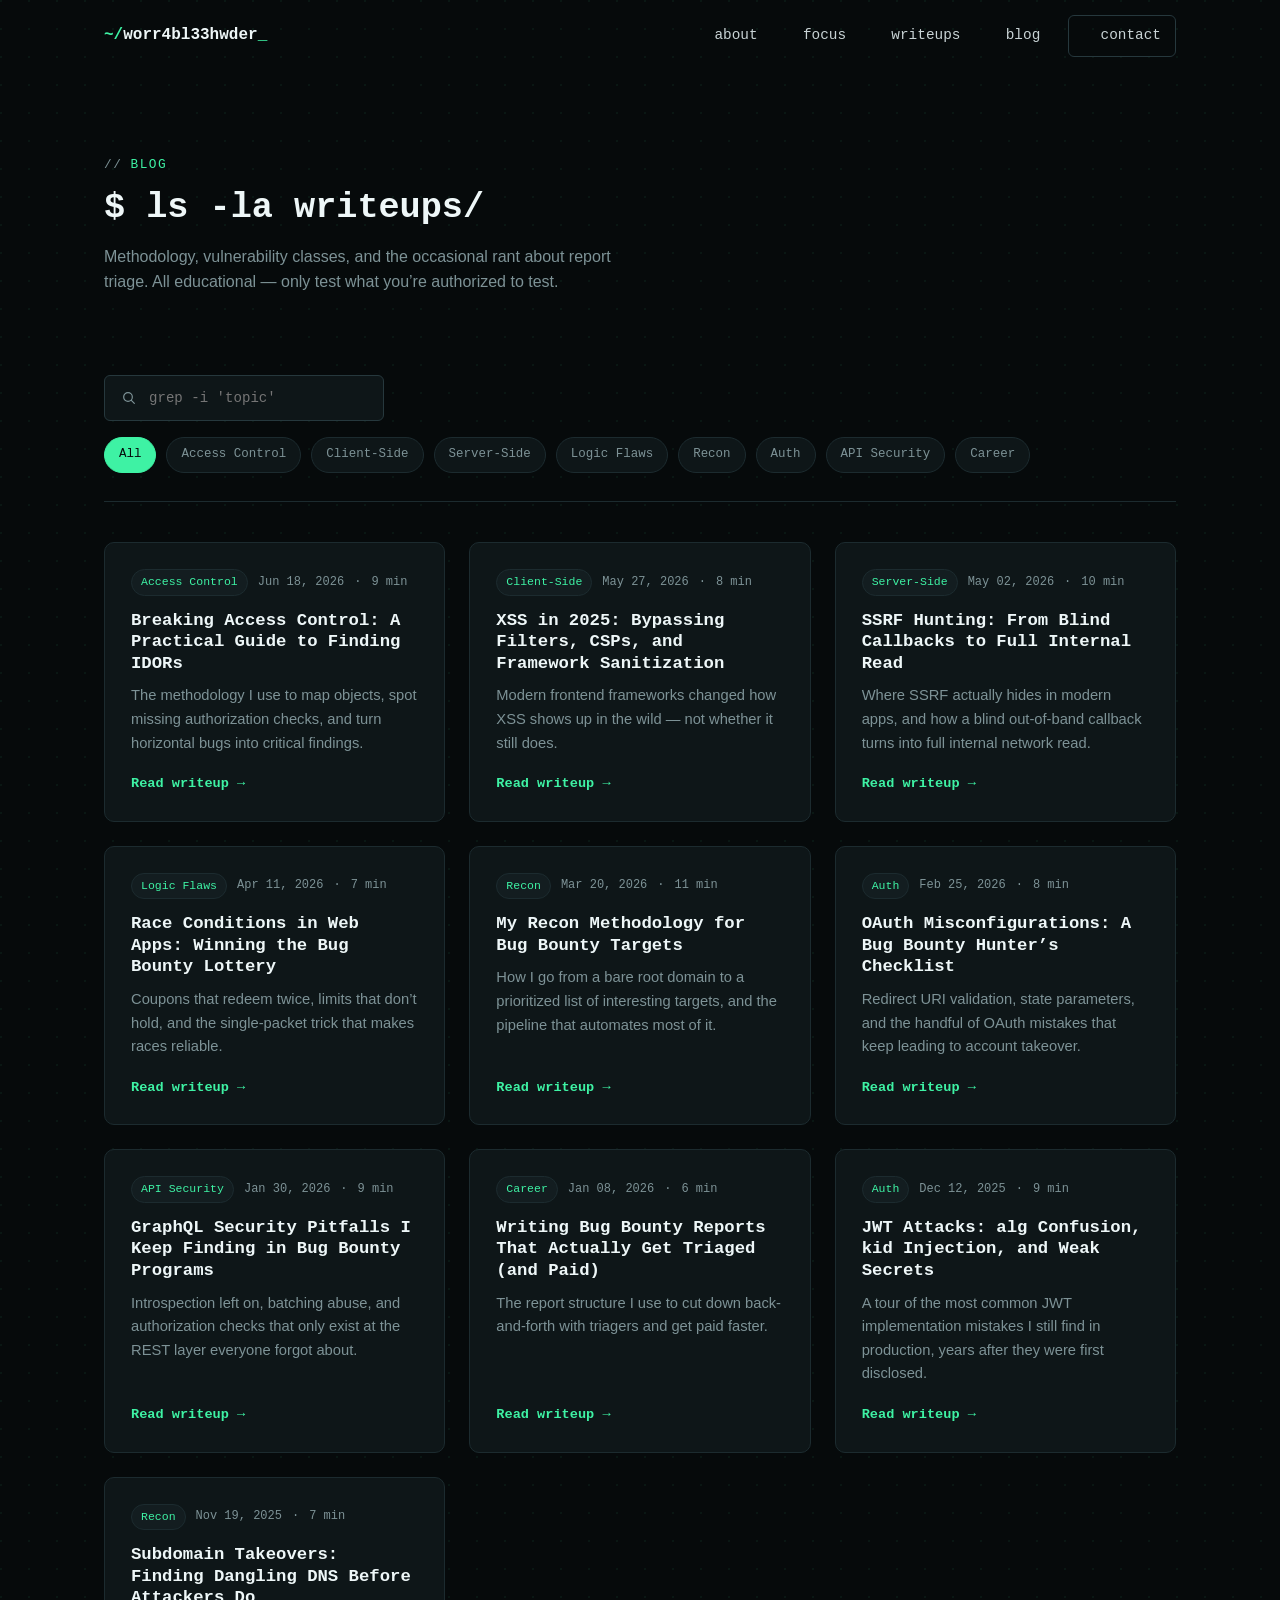
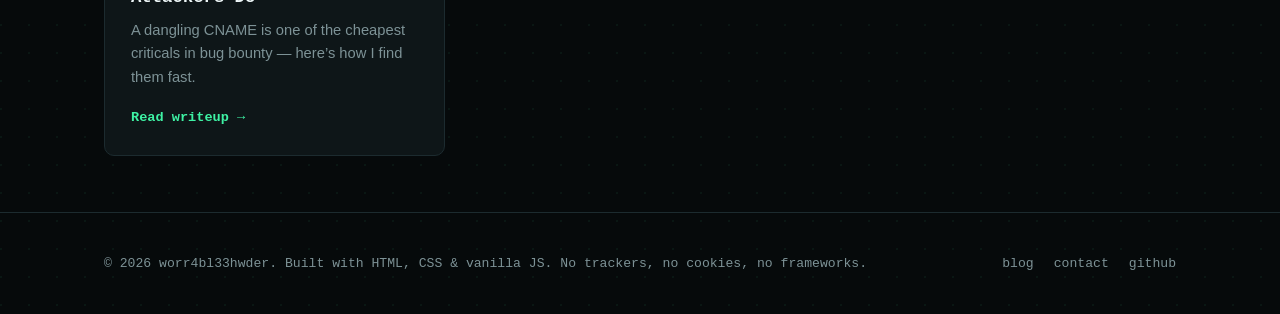
==== blog/index.html @ 182436e5 "first commit" ====
<!doctype html>
<html lang="en">
<head>
  <meta charset="UTF-8" />
  <meta name="viewport" content="width=device-width, initial-scale=1.0" />
  <title>Blog — worr4bl33hwder</title>
  <meta name="description" content="Write-ups on web application security, bug bounty methodology, and the vulnerability classes I find most in the wild." />
  <link rel="icon" type="image/svg+xml" href="../assets/favicon.svg" />
  <link rel="stylesheet" href="../css/style.css" />
</head>
<body>
  <a href="#main" class="skip-link">Skip to content</a>

  <header class="site-header" id="site-header">
    <div class="container nav-wrap">
      <a href="../index.html" class="brand"><span class="brand-prompt">worr4bl33hwder</span><span class="cursor-blink">_</span></a>
      <nav class="nav-links" id="nav-links">
        <a href="../index.html#about">about</a>
        <a href="../index.html#focus">focus</a>
        <a href="../index.html#writeups">writeups</a>
        <a href="index.html">blog</a>
        <a href="../index.html#contact" class="nav-cta">contact</a>
      </nav>
      <button class="nav-toggle" id="nav-toggle" aria-label="Toggle navigation" aria-expanded="false">
        <span></span><span></span><span></span>
      </button>
    </div>
  </header>

  <main id="main">
    <section class="blog-hero">
      <div class="container">
        <span class="eyebrow reveal">blog</span>
        <h1 class="section-heading reveal">$ ls -la writeups/</h1>
        <p class="section-sub reveal">Methodology, vulnerability classes, and the occasional rant about report triage. All educational &mdash; only test what you&rsquo;re authorized to test.</p>
      </div>
    </section>

    <section class="post-body" style="padding-top: 0;">
      <div class="container">
        <div class="blog-toolbar reveal">
          <div class="search-box">
            <svg viewBox="0 0 24 24" fill="none" stroke="currentColor" stroke-width="1.8" stroke-linecap="round" stroke-linejoin="round"><circle cx="10.5" cy="10.5" r="6.5"/><line x1="20" y1="20" x2="15.5" y2="15.5"/></svg>
            <input type="text" id="blog-search" placeholder="grep -i 'topic'" aria-label="Search blog posts" />
          </div>
          <div class="filter-bar" role="group" aria-label="Filter posts by category">
            <button class="filter-btn active" data-filter="all">All</button>
            <button class="filter-btn" data-filter="access-control">Access Control</button>
            <button class="filter-btn" data-filter="client-side">Client-Side</button>
            <button class="filter-btn" data-filter="server-side">Server-Side</button>
            <button class="filter-btn" data-filter="logic-flaws">Logic Flaws</button>
            <button class="filter-btn" data-filter="recon">Recon</button>
            <button class="filter-btn" data-filter="auth">Auth</button>
            <button class="filter-btn" data-filter="api-security">API Security</button>
            <button class="filter-btn" data-filter="career">Career</button>
          </div>
        </div>

        <div class="blog-grid">
          <a class="post-card reveal" href="idor-access-control-guide.html" data-post data-category="access-control" data-search="idor access control guide bola authorization horizontal vertical privilege escalation">
            <div class="post-meta"><span class="tag-pill">Access Control</span><span>Jun 18, 2026</span><span>&middot;</span><span>9 min</span></div>
            <h3>Breaking Access Control: A Practical Guide to Finding IDORs</h3>
            <p>The methodology I use to map objects, spot missing authorization checks, and turn horizontal bugs into critical findings.</p>
            <span class="read-more">Read writeup</span>
          </a>

          <a class="post-card reveal" href="xss-bypassing-csp-2025.html" data-post data-category="client-side" data-search="xss cross site scripting csp bypass sanitization dom mutation framework react vue">
            <div class="post-meta"><span class="tag-pill">Client-Side</span><span>May 27, 2026</span><span>&middot;</span><span>8 min</span></div>
            <h3>XSS in 2025: Bypassing Filters, CSPs, and Framework Sanitization</h3>
            <p>Modern frontend frameworks changed how XSS shows up in the wild &mdash; not whether it still does.</p>
            <span class="read-more">Read writeup</span>
          </a>

          <a class="post-card reveal" href="ssrf-blind-to-full-read.html" data-post data-category="server-side" data-search="ssrf server side request forgery blind cloud metadata webhook internal">
            <div class="post-meta"><span class="tag-pill">Server-Side</span><span>May 02, 2026</span><span>&middot;</span><span>10 min</span></div>
            <h3>SSRF Hunting: From Blind Callbacks to Full Internal Read</h3>
            <p>Where SSRF actually hides in modern apps, and how a blind out-of-band callback turns into full internal network read.</p>
            <span class="read-more">Read writeup</span>
          </a>

          <a class="post-card reveal" href="race-conditions-bug-bounty.html" data-post data-category="logic-flaws" data-search="race condition toctou single packet attack turbo intruder logic flaw">
            <div class="post-meta"><span class="tag-pill">Logic Flaws</span><span>Apr 11, 2026</span><span>&middot;</span><span>7 min</span></div>
            <h3>Race Conditions in Web Apps: Winning the Bug Bounty Lottery</h3>
            <p>Coupons that redeem twice, limits that don&rsquo;t hold, and the single-packet trick that makes races reliable.</p>
            <span class="read-more">Read writeup</span>
          </a>

          <a class="post-card reveal" href="recon-methodology.html" data-post data-category="recon" data-search="recon methodology subdomain enumeration osint automation pipeline js analysis">
            <div class="post-meta"><span class="tag-pill">Recon</span><span>Mar 20, 2026</span><span>&middot;</span><span>11 min</span></div>
            <h3>My Recon Methodology for Bug Bounty Targets</h3>
            <p>How I go from a bare root domain to a prioritized list of interesting targets, and the pipeline that automates most of it.</p>
            <span class="read-more">Read writeup</span>
          </a>

          <a class="post-card reveal" href="oauth-misconfigurations.html" data-post data-category="auth" data-search="oauth misconfiguration redirect uri state csrf account takeover sso pkce">
            <div class="post-meta"><span class="tag-pill">Auth</span><span>Feb 25, 2026</span><span>&middot;</span><span>8 min</span></div>
            <h3>OAuth Misconfigurations: A Bug Bounty Hunter&rsquo;s Checklist</h3>
            <p>Redirect URI validation, state parameters, and the handful of OAuth mistakes that keep leading to account takeover.</p>
            <span class="read-more">Read writeup</span>
          </a>

          <a class="post-card reveal" href="graphql-security-pitfalls.html" data-post data-category="api-security" data-search="graphql api security introspection batching aliasing nested query denial of service">
            <div class="post-meta"><span class="tag-pill">API Security</span><span>Jan 30, 2026</span><span>&middot;</span><span>9 min</span></div>
            <h3>GraphQL Security Pitfalls I Keep Finding in Bug Bounty Programs</h3>
            <p>Introspection left on, batching abuse, and authorization checks that only exist at the REST layer everyone forgot about.</p>
            <span class="read-more">Read writeup</span>
          </a>

          <a class="post-card reveal" href="writing-better-bug-bounty-reports.html" data-post data-category="career" data-search="writing bug bounty reports triage severity cvss impact reproduction template career">
            <div class="post-meta"><span class="tag-pill">Career</span><span>Jan 08, 2026</span><span>&middot;</span><span>6 min</span></div>
            <h3>Writing Bug Bounty Reports That Actually Get Triaged (and Paid)</h3>
            <p>The report structure I use to cut down back-and-forth with triagers and get paid faster.</p>
            <span class="read-more">Read writeup</span>
          </a>

          <a class="post-card reveal" href="jwt-attacks-alg-confusion.html" data-post data-category="auth" data-search="jwt json web token alg confusion kid injection weak secret hmac rs256 jku x5u">
            <div class="post-meta"><span class="tag-pill">Auth</span><span>Dec 12, 2025</span><span>&middot;</span><span>9 min</span></div>
            <h3>JWT Attacks: alg Confusion, kid Injection, and Weak Secrets</h3>
            <p>A tour of the most common JWT implementation mistakes I still find in production, years after they were first disclosed.</p>
            <span class="read-more">Read writeup</span>
          </a>

          <a class="post-card reveal" href="subdomain-takeovers.html" data-post data-category="recon" data-search="subdomain takeover dangling dns cname unclaimed s3 heroku github pages">
            <div class="post-meta"><span class="tag-pill">Recon</span><span>Nov 19, 2025</span><span>&middot;</span><span>7 min</span></div>
            <h3>Subdomain Takeovers: Finding Dangling DNS Before Attackers Do</h3>
            <p>A dangling CNAME is one of the cheapest criticals in bug bounty &mdash; here&rsquo;s how I find them fast.</p>
            <span class="read-more">Read writeup</span>
          </a>
        </div>

        <p class="no-results" id="no-results">No posts match that search. Try a different term or clear the filter.</p>
      </div>
    </section>
  </main>

  <footer class="site-footer">
    <div class="container footer-wrap">
      <p>&copy; <span id="year"></span> worr4bl33hwder. Built with HTML, CSS &amp; vanilla JS. No trackers, no cookies, no frameworks.</p>
      <div class="footer-links">
        <a href="index.html">blog</a>
        <a href="../index.html#contact">contact</a>
        <a href="https://github.com/watermelonich" target="_blank" rel="noopener noreferrer">github</a>
      </div>
    </div>
  </footer>

  <button class="back-to-top" id="back-to-top" aria-label="Back to top">&uarr;</button>

  <script src="../js/main.js"></script>
  <script src="../js/blog.js"></script>
</body>
</html>
---- css/style.css ----
/* =========================================================
   worr4bl33hwder — portfolio stylesheet
   No frameworks, no CDN fonts, no trackers. Just CSS.
   ========================================================= */

/* ---------- Reset ---------- */
*, *::before, *::after { box-sizing: border-box; }
html, body, h1, h2, h3, h4, p, ul, ol, figure, blockquote { margin: 0; padding: 0; }
ul, ol { list-style: none; }
img, svg { display: block; max-width: 100%; }
a { color: inherit; text-decoration: none; }
button, input { font: inherit; color: inherit; }
button { cursor: pointer; background: none; border: none; }

/* ---------- Design tokens ---------- */
:root {
  --bg: #060a0b;
  --bg-alt: #0a1012;
  --surface: #0e1618;
  --surface-2: #131d20;
  --border: #1c2b2f;
  --border-light: #26383d;

  --text: #c8d3d5;
  --text-dim: #7d9296;
  --text-bright: #eef7f8;

  --accent: #3ef2a4;
  --accent-dark: #1fae78;
  --accent-2: #38bdf8;
  --accent-pink: #ff5c8a;
  --accent-amber: #ffb454;
  --danger: #ff5c5c;

  --font-mono: ui-monospace, "JetBrains Mono", "SFMono-Regular", Menlo, Monaco, Consolas, monospace;
  --font-sans: -apple-system, BlinkMacSystemFont, "Segoe UI", Roboto, Helvetica, Arial, sans-serif;

  --radius: 10px;
  --radius-sm: 6px;
  --container: 1120px;
  --shadow-glow: 0 0 0 1px rgba(62, 242, 164, 0.15), 0 8px 30px rgba(0, 0, 0, 0.45);
  --transition: 0.25s ease;
}

/* ---------- Base ---------- */
html { scroll-behavior: smooth; }

body {
  background: var(--bg);
  color: var(--text);
  font-family: var(--font-sans);
  font-size: 16px;
  line-height: 1.6;
  background-image:
    radial-gradient(circle at 1px 1px, rgba(62, 242, 164, 0.06) 1px, transparent 0);
  background-size: 28px 28px;
}

::selection { background: var(--accent); color: var(--bg); }

::-webkit-scrollbar { width: 10px; height: 10px; }
::-webkit-scrollbar-track { background: var(--bg-alt); }
::-webkit-scrollbar-thumb { background: var(--border-light); border-radius: 999px; }
::-webkit-scrollbar-thumb:hover { background: var(--accent-dark); }

.container {
  max-width: var(--container);
  margin: 0 auto;
  padding: 0 24px;
}

.skip-link {
  position: absolute;
  left: -999px;
  top: 0;
  background: var(--accent);
  color: var(--bg);
  padding: 10px 16px;
  z-index: 999;
  border-radius: 0 0 8px 0;
  font-family: var(--font-mono);
  font-weight: 700;
}
.skip-link:focus { left: 0; }

h1, h2, h3, h4 {
  font-family: var(--font-mono);
  color: var(--text-bright);
  font-weight: 700;
  line-height: 1.25;
}

.eyebrow {
  display: inline-flex;
  align-items: center;
  gap: 8px;
  font-family: var(--font-mono);
  font-size: 0.8rem;
  letter-spacing: 0.12em;
  text-transform: uppercase;
  color: var(--accent);
}
.eyebrow::before { content: "//"; color: var(--text-dim); }

.section-heading { font-size: clamp(1.6rem, 3vw, 2.2rem); margin: 10px 0 14px; }
.section-sub { color: var(--text-dim); max-width: 60ch; margin-bottom: 40px; }

section { position: relative; padding: 96px 0; }
.section-alt { background: var(--bg-alt); border-top: 1px solid var(--border); border-bottom: 1px solid var(--border); }

/* ---------- Buttons ---------- */
.btn {
  display: inline-flex;
  align-items: center;
  gap: 8px;
  font-family: var(--font-mono);
  font-weight: 700;
  font-size: 0.95rem;
  padding: 12px 22px;
  border-radius: var(--radius-sm);
  border: 1px solid transparent;
  transition: transform var(--transition), box-shadow var(--transition), background var(--transition), color var(--transition), border-color var(--transition);
  white-space: nowrap;
}
.btn:hover { transform: translateY(-2px); }

.btn-primary { background: var(--accent); color: #04140d; }
.btn-primary:hover { box-shadow: 0 0 0 1px var(--accent), 0 10px 30px rgba(62, 242, 164, 0.25); }

.btn-outline { border-color: var(--border-light); color: var(--text-bright); }
.btn-outline:hover { border-color: var(--accent); color: var(--accent); }

.btn-row { display: flex; flex-wrap: wrap; gap: 14px; }

/* ---------- Header / Nav ---------- */
.site-header {
  position: fixed;
  top: 0; left: 0; right: 0;
  z-index: 100;
  border-bottom: 1px solid transparent;
  transition: background var(--transition), border-color var(--transition), backdrop-filter var(--transition);
}
.site-header.scrolled {
  background: rgba(6, 10, 11, 0.85);
  backdrop-filter: blur(10px);
  border-bottom-color: var(--border);
}

.nav-wrap { display: flex; align-items: center; justify-content: space-between; height: 72px; }

.brand {
  font-family: var(--font-mono);
  font-weight: 700;
  color: var(--text-bright);
  font-size: 1rem;
}
.brand-prompt::before { content: "~/"; color: var(--accent); }

.cursor-blink { animation: blink 1.1s step-end infinite; color: var(--accent); }
@keyframes blink { 50% { opacity: 0; } }

.nav-links { display: flex; align-items: center; gap: 28px; font-family: var(--font-mono); font-size: 0.9rem; }
.nav-links a { position: relative; color: var(--text); padding: 6px 0; }
.nav-links a::before { content: "$ "; color: var(--accent); opacity: 0; transition: opacity var(--transition); }
.nav-links a:hover { color: var(--text-bright); }
.nav-links a:hover::before { opacity: 1; }

.nav-cta { border: 1px solid var(--border-light); border-radius: var(--radius-sm); padding: 8px 14px !important; }
.nav-cta:hover { border-color: var(--accent); color: var(--accent) !important; }

.nav-toggle {
  display: none;
  flex-direction: column;
  gap: 5px;
  padding: 8px;
}
.nav-toggle span { width: 22px; height: 2px; background: var(--text-bright); border-radius: 2px; transition: transform var(--transition), opacity var(--transition); }
.nav-toggle.active span:nth-child(1) { transform: translateY(7px) rotate(45deg); }
.nav-toggle.active span:nth-child(2) { opacity: 0; }
.nav-toggle.active span:nth-child(3) { transform: translateY(-7px) rotate(-45deg); }

/* ---------- Hero ---------- */
.hero {
  min-height: 100vh;
  display: flex;
  align-items: center;
  padding-top: 120px;
  padding-bottom: 80px;
}

.hero-grid {
  display: grid;
  grid-template-columns: 1.1fr 1fr;
  gap: 56px;
  align-items: center;
}

.hero-tag {
  font-family: var(--font-mono);
  color: var(--accent);
  font-size: 0.9rem;
  letter-spacing: 0.08em;
  margin-bottom: 18px;
  display: inline-block;
}

.hero h1 {
  font-size: clamp(2.1rem, 5vw, 3.4rem);
  margin-bottom: 20px;
}
.hero h1 .grad {
  background: linear-gradient(90deg, var(--accent), var(--accent-2));
  -webkit-background-clip: text;
  background-clip: text;
  color: transparent;
}

.hero p.lead { color: var(--text-dim); font-size: 1.05rem; max-width: 52ch; margin-bottom: 32px; }

.hero-stats {
  display: flex;
  gap: 32px;
  margin-top: 48px;
  flex-wrap: wrap;
}
.hero-stats div { font-family: var(--font-mono); }
.hero-stats strong { display: block; font-size: 1.4rem; color: var(--text-bright); }
.hero-stats span { font-size: 0.78rem; color: var(--text-dim); text-transform: uppercase; letter-spacing: 0.06em; }

/* ---------- Terminal widget ---------- */
.terminal {
  background: var(--surface);
  border: 1px solid var(--border-light);
  border-radius: var(--radius);
  overflow: hidden;
  box-shadow: var(--shadow-glow);
}

.terminal-bar {
  display: flex;
  align-items: center;
  gap: 8px;
  padding: 12px 14px;
  background: var(--surface-2);
  border-bottom: 1px solid var(--border);
}
.dot { width: 11px; height: 11px; border-radius: 50%; display: inline-block; }
.dot-red { background: #ff5f57; }
.dot-amber { background: #febc2e; }
.dot-green { background: #28c840; }
.terminal-title { margin-left: 10px; font-family: var(--font-mono); font-size: 0.78rem; color: var(--text-dim); }

.terminal-body {
  padding: 20px 22px 18px;
  font-family: var(--font-mono);
  font-size: 0.88rem;
  min-height: 300px;
}
.terminal-body p { margin-bottom: 8px; word-wrap: break-word; }
.terminal-body .prompt { color: var(--accent); margin-right: 6px; }
.terminal-body .output { color: var(--text-dim); padding-left: 18px; }
.terminal-hint { color: var(--text-dim); font-size: 0.78rem; margin: 14px 0 10px; opacity: 0.8; }
.terminal-hint strong { color: var(--accent-amber); }

#terminal-log p { color: var(--text-dim); white-space: pre-wrap; }
#terminal-log .echoed { color: var(--text); }
#terminal-log .echoed .prompt { color: var(--accent); }

.terminal-input-row { display: flex; align-items: center; gap: 6px; margin-top: 6px; }
.terminal-input-row input {
  flex: 1;
  background: transparent;
  border: none;
  outline: none;
  color: var(--text-bright);
  font-family: var(--font-mono);
  font-size: 0.88rem;
  caret-color: var(--accent);
}

/* ---------- About ---------- */
.about-grid {
  display: grid;
  grid-template-columns: 1fr 1fr;
  gap: 56px;
  align-items: start;
}
.about-grid p { margin-bottom: 16px; color: var(--text); }
.about-grid .lead-line { color: var(--text-bright); font-size: 1.1rem; font-family: var(--font-mono); margin-bottom: 20px; }

.file-card {
  background: var(--surface);
  border: 1px solid var(--border-light);
  border-radius: var(--radius);
  padding: 24px 26px;
}
.file-card h3 { font-size: 0.95rem; color: var(--accent); margin-bottom: 14px; }
.file-card ul li { display: flex; justify-content: space-between; padding: 9px 0; border-bottom: 1px dashed var(--border); font-family: var(--font-mono); font-size: 0.85rem; }
.file-card ul li:last-child { border-bottom: none; }
.file-card ul li span:last-child { color: var(--text-dim); }

/* ---------- Focus / skills cards ---------- */
.card-grid {
  display: grid;
  grid-template-columns: repeat(3, 1fr);
  gap: 24px;
}

.card {
  background: var(--surface);
  border: 1px solid var(--border);
  border-radius: var(--radius);
  padding: 28px;
  transition: transform var(--transition), border-color var(--transition), box-shadow var(--transition);
}
.card:hover { transform: translateY(-6px); border-color: var(--accent-dark); box-shadow: var(--shadow-glow); }

.card .icon { width: 40px; height: 40px; color: var(--accent); margin-bottom: 16px; }
.card h3 { font-size: 1.05rem; margin-bottom: 10px; }
.card p { color: var(--text-dim); font-size: 0.92rem; }

.toolbox { margin-top: 56px; }
.toolbox h3 { font-family: var(--font-mono); font-size: 0.95rem; color: var(--text-bright); margin-bottom: 18px; }
.tag-cloud { display: flex; flex-wrap: wrap; gap: 10px; }
.tag {
  font-family: var(--font-mono);
  font-size: 0.8rem;
  color: var(--accent);
  background: var(--surface-2);
  border: 1px solid var(--border);
  padding: 6px 12px;
  border-radius: 999px;
}

/* ---------- Stats ---------- */
.stats-grid {
  display: grid;
  grid-template-columns: repeat(4, 1fr);
  gap: 24px;
}
.stat-card {
  text-align: center;
  padding: 32px 16px;
  border: 1px solid var(--border);
  border-radius: var(--radius);
  background: var(--surface);
}
.stat-card strong {
  display: block;
  font-family: var(--font-mono);
  font-size: clamp(1.8rem, 3vw, 2.4rem);
  color: var(--accent);
  margin-bottom: 8px;
}
.stat-card span { color: var(--text-dim); font-size: 0.82rem; text-transform: uppercase; letter-spacing: 0.06em; }

/* ---------- Writeups / Blog cards ---------- */
.blog-grid {
  display: grid;
  grid-template-columns: repeat(3, 1fr);
  gap: 24px;
}

.post-card {
  display: flex;
  flex-direction: column;
  background: var(--surface);
  border: 1px solid var(--border);
  border-radius: var(--radius);
  padding: 26px;
  transition: transform var(--transition), border-color var(--transition), box-shadow var(--transition);
  height: 100%;
}
.post-card:hover { transform: translateY(-6px); border-color: var(--accent-dark); box-shadow: var(--shadow-glow); }

.post-meta { display: flex; gap: 10px; align-items: center; font-family: var(--font-mono); font-size: 0.75rem; color: var(--text-dim); margin-bottom: 14px; }
.post-meta .tag-pill { color: var(--accent); }

.post-card h3 { font-size: 1.08rem; margin-bottom: 10px; }
.post-card p { color: var(--text-dim); font-size: 0.92rem; margin-bottom: 18px; flex-grow: 1; }

.read-more { font-family: var(--font-mono); color: var(--accent); font-size: 0.85rem; font-weight: 700; }
.read-more::after { content: " →"; transition: margin var(--transition); }
.post-card:hover .read-more::after { margin-left: 4px; }

.tag-pill {
  display: inline-block;
  font-family: var(--font-mono);
  font-size: 0.72rem;
  padding: 3px 9px;
  border-radius: 999px;
  border: 1px solid var(--border);
  background: var(--surface-2);
  color: var(--text-dim);
}

.section-footer-link { text-align: center; margin-top: 44px; }

/* ---------- Blog index (search/filter) ---------- */
.blog-hero { padding: 150px 0 40px; }
.blog-toolbar {
  display: flex;
  flex-wrap: wrap;
  gap: 16px;
  align-items: center;
  justify-content: space-between;
  margin-bottom: 40px;
  padding-bottom: 28px;
  border-bottom: 1px solid var(--border);
}
.search-box {
  display: flex;
  align-items: center;
  gap: 10px;
  background: var(--surface);
  border: 1px solid var(--border-light);
  border-radius: var(--radius-sm);
  padding: 10px 16px;
  min-width: 280px;
}
.search-box svg { width: 16px; height: 16px; color: var(--text-dim); flex-shrink: 0; }
.search-box input { background: transparent; border: none; outline: none; color: var(--text-bright); font-family: var(--font-mono); font-size: 0.88rem; width: 100%; }

.filter-bar { display: flex; flex-wrap: wrap; gap: 10px; }
.filter-btn {
  font-family: var(--font-mono);
  font-size: 0.78rem;
  padding: 7px 14px;
  border-radius: 999px;
  border: 1px solid var(--border);
  color: var(--text-dim);
  background: var(--surface);
  transition: all var(--transition);
}
.filter-btn:hover { color: var(--text-bright); border-color: var(--border-light); }
.filter-btn.active { color: var(--bg); background: var(--accent); border-color: var(--accent); }

.no-results { display: none; text-align: center; padding: 60px 0; color: var(--text-dim); font-family: var(--font-mono); }
.no-results.visible { display: block; }

/* ---------- Article (blog post) ---------- */
.post-header { padding: 150px 0 40px; border-bottom: 1px solid var(--border); }
.post-header .post-meta { margin-bottom: 20px; }
.post-header h1 { font-size: clamp(1.8rem, 4vw, 2.6rem); margin-bottom: 18px; }
.post-header .lead { color: var(--text-dim); font-size: 1.05rem; max-width: 70ch; }

.post-body { padding: 56px 0; }
.article {
  max-width: 74ch;
  margin: 0 auto;
  font-size: 1.02rem;
}
.article h2 { font-size: 1.4rem; margin: 44px 0 18px; }
.article h3 { font-size: 1.15rem; margin: 32px 0 14px; color: var(--accent); }
.article p { margin-bottom: 18px; color: var(--text); }
.article ul, .article ol { margin: 0 0 18px 22px; color: var(--text); }
.article ul { list-style: disc; }
.article ol { list-style: decimal; }
.article li { margin-bottom: 8px; }
.article a { color: var(--accent-2); text-decoration: underline; text-underline-offset: 3px; }
.article strong { color: var(--text-bright); }

.callout {
  border: 1px solid var(--border-light);
  border-left: 3px solid var(--accent);
  background: var(--surface);
  border-radius: var(--radius-sm);
  padding: 18px 22px;
  margin: 26px 0;
  font-size: 0.95rem;
}
.callout strong { color: var(--accent); display: block; margin-bottom: 6px; font-family: var(--font-mono); font-size: 0.85rem; text-transform: uppercase; letter-spacing: 0.06em; }
.callout.warn { border-left-color: var(--accent-amber); }
.callout.warn strong { color: var(--accent-amber); }

blockquote {
  border-left: 3px solid var(--border-light);
  padding-left: 18px;
  color: var(--text-dim);
  font-style: italic;
  margin: 24px 0;
}

.article pre {
  position: relative;
  background: var(--bg-alt);
  border: 1px solid var(--border);
  border-radius: var(--radius-sm);
  padding: 18px 20px;
  overflow-x: auto;
  margin: 20px 0 26px;
  font-size: 0.85rem;
  line-height: 1.6;
}
.article code {
  font-family: var(--font-mono);
  background: var(--surface-2);
  padding: 2px 6px;
  border-radius: 4px;
  font-size: 0.88em;
  color: var(--accent);
}
.article pre code { background: none; padding: 0; color: var(--text); }

.copy-btn {
  position: absolute;
  top: 10px;
  right: 10px;
  font-family: var(--font-mono);
  font-size: 0.7rem;
  color: var(--text-dim);
  border: 1px solid var(--border-light);
  border-radius: 4px;
  padding: 4px 9px;
  background: var(--surface);
  opacity: 0;
  transition: opacity var(--transition), color var(--transition), border-color var(--transition);
}
.article pre:hover .copy-btn { opacity: 1; }
.copy-btn:hover { color: var(--accent); border-color: var(--accent); }
.copy-btn.copied { color: var(--accent); border-color: var(--accent); opacity: 1; }

.post-footer {
  margin-top: 60px;
  padding-top: 32px;
  border-top: 1px solid var(--border);
}
.post-nav {
  display: grid;
  grid-template-columns: 1fr 1fr;
  gap: 20px;
  margin-top: 24px;
}
.post-nav a {
  border: 1px solid var(--border);
  border-radius: var(--radius-sm);
  padding: 18px 20px;
  display: block;
  transition: border-color var(--transition);
}
.post-nav a:hover { border-color: var(--accent-dark); }
.post-nav span { display: block; font-family: var(--font-mono); font-size: 0.72rem; color: var(--text-dim); text-transform: uppercase; margin-bottom: 6px; }
.post-nav .next { text-align: right; }
.post-nav .title { color: var(--text-bright); font-weight: 700; }

/* ---------- Contact ---------- */
.contact-grid {
  display: grid;
  grid-template-columns: repeat(3, 1fr);
  gap: 24px;
}
.contact-card {
  display: flex;
  align-items: center;
  gap: 16px;
  background: var(--surface);
  border: 1px solid var(--border);
  border-radius: var(--radius);
  padding: 20px 22px;
  transition: border-color var(--transition), transform var(--transition);
}
.contact-card:hover { border-color: var(--accent-dark); transform: translateY(-3px); }
.contact-card .icon { width: 22px; height: 22px; color: var(--accent); flex-shrink: 0; }
.contact-card strong { display: block; color: var(--text-bright); font-size: 0.95rem; }
.contact-card span { color: var(--text-dim); font-size: 0.82rem; font-family: var(--font-mono); }

.pgp-note { margin-top: 28px; color: var(--text-dim); font-size: 0.85rem; font-family: var(--font-mono); }

/* ---------- Footer ---------- */
.site-footer { border-top: 1px solid var(--border); padding: 40px 0; }
.footer-wrap { display: flex; justify-content: space-between; align-items: center; flex-wrap: wrap; gap: 16px; }
.footer-wrap p { color: var(--text-dim); font-size: 0.82rem; font-family: var(--font-mono); }
.footer-links { display: flex; gap: 20px; }
.footer-links a { color: var(--text-dim); font-size: 0.82rem; font-family: var(--font-mono); transition: color var(--transition); }
.footer-links a:hover { color: var(--accent); }

/* ---------- Back to top ---------- */
.back-to-top {
  position: fixed;
  bottom: 28px;
  right: 28px;
  width: 44px;
  height: 44px;
  border-radius: 50%;
  background: var(--surface);
  border: 1px solid var(--border-light);
  color: var(--accent);
  display: flex;
  align-items: center;
  justify-content: center;
  opacity: 0;
  visibility: hidden;
  transform: translateY(10px);
  transition: opacity var(--transition), transform var(--transition), visibility var(--transition);
  z-index: 90;
}
.back-to-top.visible { opacity: 1; visibility: visible; transform: none; }
.back-to-top:hover { border-color: var(--accent); }

/* ---------- Scroll reveal ---------- */
.reveal { opacity: 0; transform: translateY(24px); transition: opacity 0.7s ease, transform 0.7s ease; }
.reveal.visible { opacity: 1; transform: none; }

/* ---------- Disclaimer banner ---------- */
.disclaimer {
  font-family: var(--font-mono);
  font-size: 0.78rem;
  color: var(--text-dim);
  background: var(--surface);
  border: 1px solid var(--border);
  border-radius: var(--radius-sm);
  padding: 14px 18px;
  margin-bottom: 40px;
}
.disclaimer strong { color: var(--accent-amber); }

/* ---------- Responsive ---------- */
@media (max-width: 980px) {
  .hero-grid { grid-template-columns: 1fr; }
  .about-grid { grid-template-columns: 1fr; }
  .card-grid { grid-template-columns: repeat(2, 1fr); }
  .stats-grid { grid-template-columns: repeat(2, 1fr); }
  .blog-grid { grid-template-columns: repeat(2, 1fr); }
  .contact-grid { grid-template-columns: 1fr; }
}

@media (max-width: 720px) {
  .nav-links {
    position: fixed;
    top: 72px;
    left: 0;
    right: 0;
    background: var(--bg-alt);
    border-bottom: 1px solid var(--border);
    flex-direction: column;
    align-items: flex-start;
    padding: 20px 24px;
    gap: 16px;
    transform: translateY(-130%);
    transition: transform var(--transition);
  }
  .nav-links.open { transform: translateY(0); }
  .nav-toggle { display: flex; }
  .card-grid { grid-template-columns: 1fr; }
  .stats-grid { grid-template-columns: repeat(2, 1fr); }
  .blog-grid { grid-template-columns: 1fr; }
  .post-nav { grid-template-columns: 1fr; }
  .post-nav .next { text-align: left; }
  section { padding: 64px 0; }
}

@media (prefers-reduced-motion: reduce) {
  *, *::before, *::after {
    animation-duration: 0.001ms !important;
    animation-iteration-count: 1 !important;
    transition-duration: 0.001ms !important;
    scroll-behavior: auto !important;
  }
}
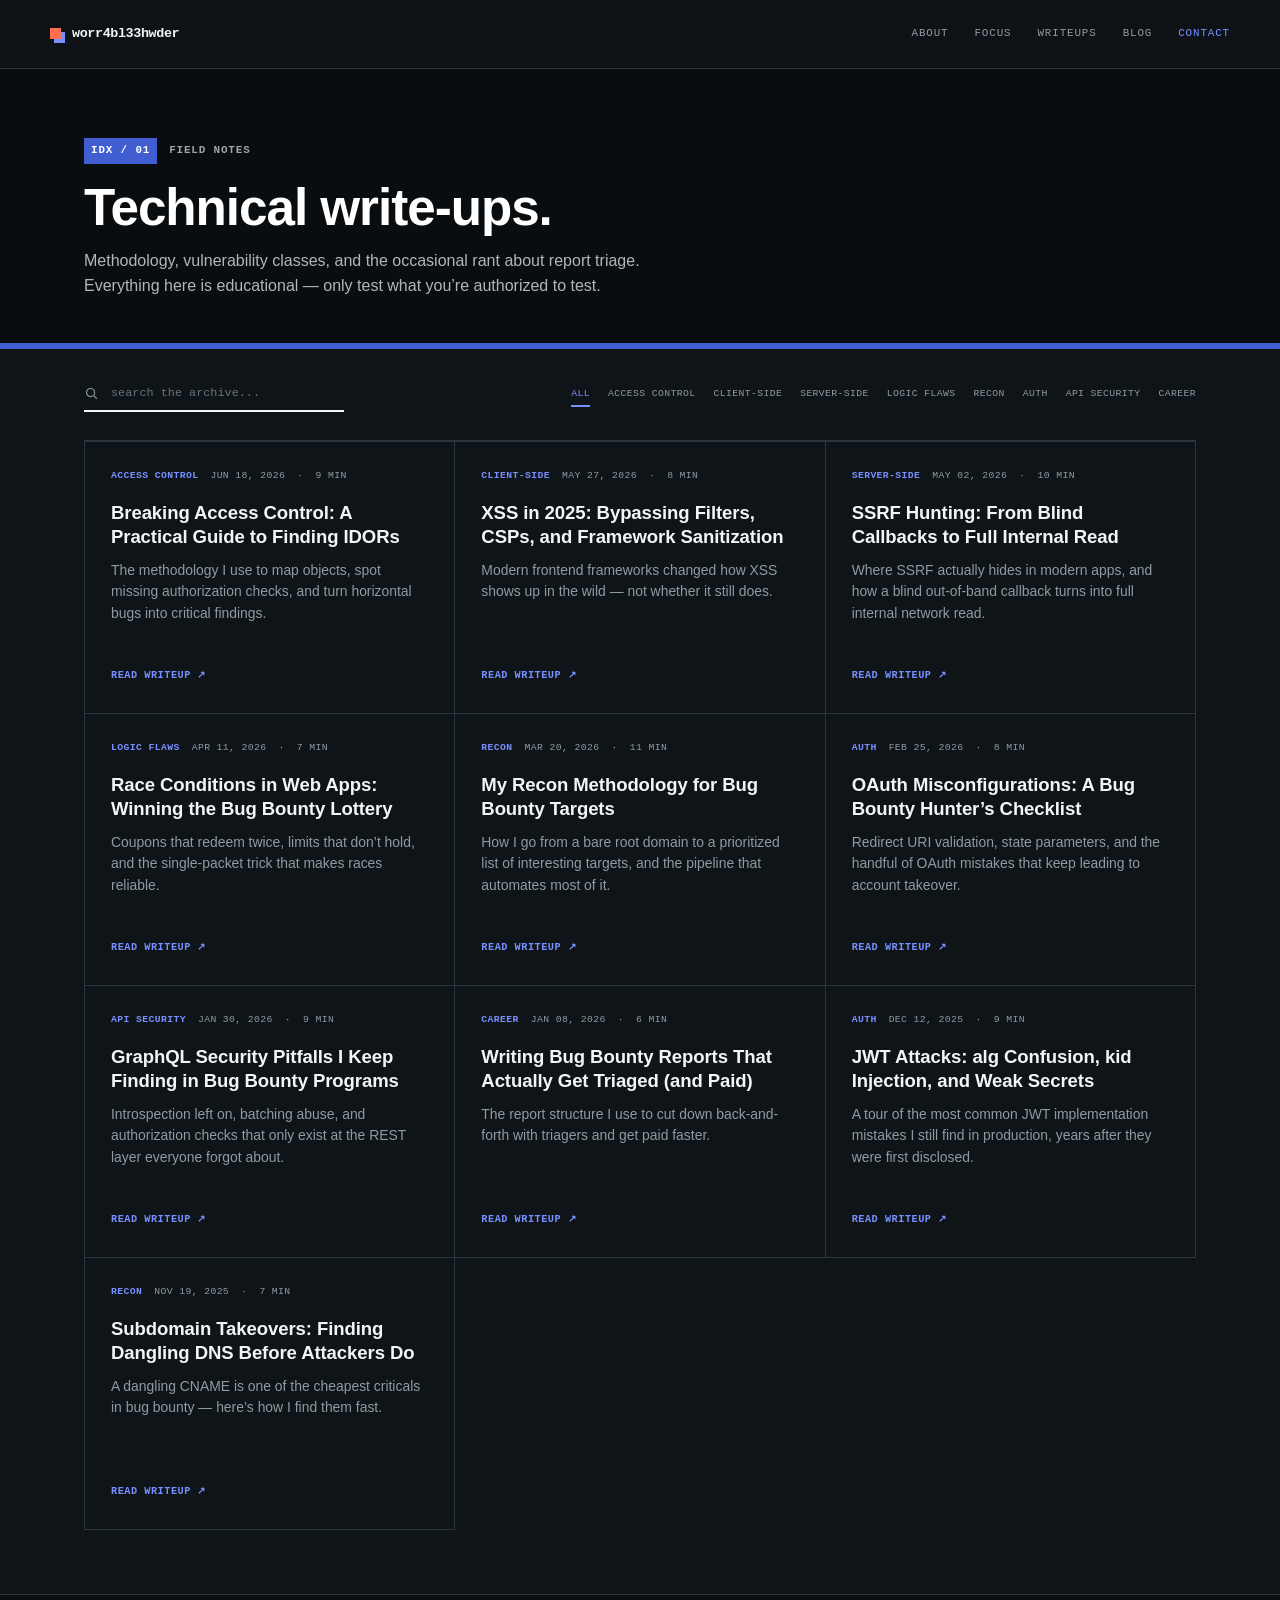
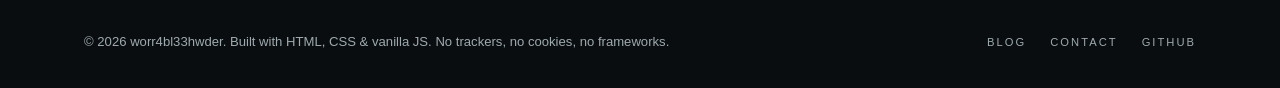
==== commit 65a18da6: "rebranded" ====
--- a/blog/index.html
+++ b/blog/index.html
@@ -30,9 +30,9 @@
   <main id="main">
     <section class="blog-hero">
       <div class="container">
-        <span class="eyebrow reveal">blog</span>
-        <h1 class="section-heading reveal">$ ls -la writeups/</h1>
-        <p class="section-sub reveal">Methodology, vulnerability classes, and the occasional rant about report triage. All educational &mdash; only test what you&rsquo;re authorized to test.</p>
+        <span class="eyebrow reveal"><span class="part">IDX / 01</span>Field Notes</span>
+        <h1 class="section-heading reveal">Technical write-ups.</h1>
+        <p class="section-sub reveal">Methodology, vulnerability classes, and the occasional rant about report triage. Everything here is educational &mdash; only test what you&rsquo;re authorized to test.</p>
       </div>
     </section>
 
@@ -41,7 +41,7 @@
         <div class="blog-toolbar reveal">
           <div class="search-box">
             <svg viewBox="0 0 24 24" fill="none" stroke="currentColor" stroke-width="1.8" stroke-linecap="round" stroke-linejoin="round"><circle cx="10.5" cy="10.5" r="6.5"/><line x1="20" y1="20" x2="15.5" y2="15.5"/></svg>
-            <input type="text" id="blog-search" placeholder="grep -i 'topic'" aria-label="Search blog posts" />
+            <input type="text" id="blog-search" placeholder="search the archive..." aria-label="Search blog posts" />
           </div>
           <div class="filter-bar" role="group" aria-label="Filter posts by category">
             <button class="filter-btn active" data-filter="all">All</button>
--- a/css/style.css
+++ b/css/style.css
@@ -1,136 +1,168 @@
 /* =========================================================
-   worr4bl33hwder — portfolio stylesheet
-   No frameworks, no CDN fonts, no trackers. Just CSS.
-   ========================================================= */
+  worr4bl33hwder — portfolio stylesheet
+  Technical atlas: cool utility palette, compact type,
+  coordinate labels, and schematic interface elements.
+  ========================================================= */
 
 /* ---------- Reset ---------- */
 *, *::before, *::after { box-sizing: border-box; }
-html, body, h1, h2, h3, h4, p, ul, ol, figure, blockquote { margin: 0; padding: 0; }
+html, body, h1, h2, h3, h4, h5, p, ul, ol, dl, dt, dd, figure, blockquote { margin: 0; padding: 0; }
 ul, ol { list-style: none; }
 img, svg { display: block; max-width: 100%; }
 a { color: inherit; text-decoration: none; }
 button, input { font: inherit; color: inherit; }
-button { cursor: pointer; background: none; border: none; }
+button { cursor: pointer; background: none; border: none; padding: 0; }
 
 /* ---------- Design tokens ---------- */
 :root {
-  --bg: #060a0b;
-  --bg-alt: #0a1012;
-  --surface: #0e1618;
-  --surface-2: #131d20;
-  --border: #1c2b2f;
-  --border-light: #26383d;
-
-  --text: #c8d3d5;
-  --text-dim: #7d9296;
-  --text-bright: #eef7f8;
-
-  --accent: #3ef2a4;
-  --accent-dark: #1fae78;
-  --accent-2: #38bdf8;
-  --accent-pink: #ff5c8a;
-  --accent-amber: #ffb454;
-  --danger: #ff5c5c;
-
-  --font-mono: ui-monospace, "JetBrains Mono", "SFMono-Regular", Menlo, Monaco, Consolas, monospace;
+  --paper: #f4efe1;
+  --paper-alt: #eee7d0;
+  --surface: #faf6ea;
+  --surface-2: #f0e9d3;
+
+  --ink: #1c1712;
+  --ink-body: #34302a;
+  --ink-muted: #7a7261;
+  --ink-faint: #a89f88;
+
+  --rule: #d6ccb0;
+  --rule-strong: #b0a586;
+
+  --accent: #a4413a;
+  --accent-dark: #7a2f2a;
+  --accent-warm: #b78730;
+
+  --font-serif: "Iowan Old Style", "Charter", "Palatino Linotype", Palatino, "Book Antiqua", Georgia, serif;
   --font-sans: -apple-system, BlinkMacSystemFont, "Segoe UI", Roboto, Helvetica, Arial, sans-serif;
-
-  --radius: 10px;
-  --radius-sm: 6px;
-  --container: 1120px;
-  --shadow-glow: 0 0 0 1px rgba(62, 242, 164, 0.15), 0 8px 30px rgba(0, 0, 0, 0.45);
-  --transition: 0.25s ease;
+  --font-mono: ui-monospace, "SFMono-Regular", Menlo, Monaco, Consolas, "JetBrains Mono", monospace;
+
+  --radius: 2px;
+  --container: 1080px;
+  --transition: 0.2s ease;
 }
 
 /* ---------- Base ---------- */
 html { scroll-behavior: smooth; }
 
 body {
-  background: var(--bg);
-  color: var(--text);
-  font-family: var(--font-sans);
-  font-size: 16px;
-  line-height: 1.6;
-  background-image:
-    radial-gradient(circle at 1px 1px, rgba(62, 242, 164, 0.06) 1px, transparent 0);
-  background-size: 28px 28px;
-}
-
-::selection { background: var(--accent); color: var(--bg); }
+  background: var(--paper);
+  color: var(--ink-body);
+  font-family: var(--font-serif);
+  font-size: 17px;
+  line-height: 1.65;
+  -webkit-font-smoothing: antialiased;
+  text-rendering: optimizeLegibility;
+}
+
+::selection { background: var(--accent); color: var(--paper); }
 
 ::-webkit-scrollbar { width: 10px; height: 10px; }
-::-webkit-scrollbar-track { background: var(--bg-alt); }
-::-webkit-scrollbar-thumb { background: var(--border-light); border-radius: 999px; }
-::-webkit-scrollbar-thumb:hover { background: var(--accent-dark); }
+::-webkit-scrollbar-track { background: var(--paper); }
+::-webkit-scrollbar-thumb { background: var(--rule-strong); border-radius: 0; }
+::-webkit-scrollbar-thumb:hover { background: var(--accent); }
 
 .container {
   max-width: var(--container);
   margin: 0 auto;
-  padding: 0 24px;
+  padding: 0 32px;
 }
 
 .skip-link {
   position: absolute;
   left: -999px;
   top: 0;
-  background: var(--accent);
-  color: var(--bg);
+  background: var(--ink);
+  color: var(--paper);
   padding: 10px 16px;
   z-index: 999;
-  border-radius: 0 0 8px 0;
-  font-family: var(--font-mono);
+  font-family: var(--font-sans);
+  font-size: 0.78rem;
+  letter-spacing: 0.14em;
+  text-transform: uppercase;
+  border-radius: 0;
+}
+.skip-link:focus { left: 0; }
+
+h1, h2, h3, h4, h5 {
+  font-family: var(--font-serif);
+  color: var(--ink);
   font-weight: 700;
-}
-.skip-link:focus { left: 0; }
-
-h1, h2, h3, h4 {
-  font-family: var(--font-mono);
-  color: var(--text-bright);
-  font-weight: 700;
-  line-height: 1.25;
+  line-height: 1.2;
+  letter-spacing: -0.01em;
 }
 
 .eyebrow {
-  display: inline-flex;
-  align-items: center;
-  gap: 8px;
-  font-family: var(--font-mono);
-  font-size: 0.8rem;
-  letter-spacing: 0.12em;
-  text-transform: uppercase;
+  display: inline-block;
+  font-family: var(--font-sans);
+  font-size: 0.72rem;
+  font-weight: 600;
+  letter-spacing: 0.22em;
+  text-transform: uppercase;
+  color: var(--ink-muted);
+  margin-bottom: 12px;
+}
+.eyebrow::before { content: none; }
+.eyebrow .part {
   color: var(--accent);
-}
-.eyebrow::before { content: "//"; color: var(--text-dim); }
-
-.section-heading { font-size: clamp(1.6rem, 3vw, 2.2rem); margin: 10px 0 14px; }
-.section-sub { color: var(--text-dim); max-width: 60ch; margin-bottom: 40px; }
-
-section { position: relative; padding: 96px 0; }
-.section-alt { background: var(--bg-alt); border-top: 1px solid var(--border); border-bottom: 1px solid var(--border); }
-
-/* ---------- Buttons ---------- */
+  margin-right: 10px;
+}
+
+.section-heading {
+  font-size: clamp(1.8rem, 3.4vw, 2.5rem);
+  margin: 4px 0 16px;
+  color: var(--ink);
+}
+.section-sub {
+  color: var(--ink-muted);
+  font-size: 1.08rem;
+  max-width: 62ch;
+  margin-bottom: 48px;
+  font-style: italic;
+  line-height: 1.55;
+}
+
+section {
+  position: relative;
+  padding: 96px 0;
+  border-bottom: 1px solid var(--rule);
+}
+.section-alt {
+  background: var(--paper-alt);
+}
+
+/* ---------- Buttons / text-links ---------- */
 .btn {
   display: inline-flex;
   align-items: center;
   gap: 8px;
-  font-family: var(--font-mono);
-  font-weight: 700;
-  font-size: 0.95rem;
-  padding: 12px 22px;
-  border-radius: var(--radius-sm);
-  border: 1px solid transparent;
-  transition: transform var(--transition), box-shadow var(--transition), background var(--transition), color var(--transition), border-color var(--transition);
+  font-family: var(--font-sans);
+  font-weight: 500;
+  font-size: 0.88rem;
+  letter-spacing: 0.06em;
+  padding: 8px 0;
+  border-radius: 0;
+  border: none;
+  border-bottom: 1px solid currentColor;
+  transition: color var(--transition), border-color var(--transition), gap var(--transition);
+  color: var(--ink);
   white-space: nowrap;
-}
-.btn:hover { transform: translateY(-2px); }
-
-.btn-primary { background: var(--accent); color: #04140d; }
-.btn-primary:hover { box-shadow: 0 0 0 1px var(--accent), 0 10px 30px rgba(62, 242, 164, 0.25); }
-
-.btn-outline { border-color: var(--border-light); color: var(--text-bright); }
-.btn-outline:hover { border-color: var(--accent); color: var(--accent); }
-
-.btn-row { display: flex; flex-wrap: wrap; gap: 14px; }
+  background: none;
+}
+.btn::after {
+  content: "→";
+  transition: transform var(--transition);
+  display: inline-block;
+}
+.btn:hover { transform: none; }
+.btn:hover::after { transform: translateX(4px); }
+
+.btn-primary { color: var(--accent); border-color: var(--accent); }
+.btn-primary:hover { color: var(--accent-dark); border-color: var(--accent-dark); box-shadow: none; }
+
+.btn-outline { color: var(--ink); }
+.btn-outline:hover { color: var(--accent); border-color: var(--accent); }
+
+.btn-row { display: flex; flex-wrap: wrap; gap: 28px; align-items: center; }
 
 /* ---------- Header / Nav ---------- */
 .site-header {
@@ -141,32 +173,66 @@
   transition: background var(--transition), border-color var(--transition), backdrop-filter var(--transition);
 }
 .site-header.scrolled {
-  background: rgba(6, 10, 11, 0.85);
-  backdrop-filter: blur(10px);
-  border-bottom-color: var(--border);
-}
-
-.nav-wrap { display: flex; align-items: center; justify-content: space-between; height: 72px; }
+  background: rgba(244, 239, 225, 0.92);
+  backdrop-filter: blur(8px);
+  border-bottom-color: var(--rule);
+}
+
+.nav-wrap {
+  display: flex;
+  align-items: baseline;
+  justify-content: space-between;
+  padding: 22px 0;
+}
 
 .brand {
-  font-family: var(--font-mono);
+  font-family: var(--font-serif);
   font-weight: 700;
-  color: var(--text-bright);
-  font-size: 1rem;
-}
-.brand-prompt::before { content: "~/"; color: var(--accent); }
-
-.cursor-blink { animation: blink 1.1s step-end infinite; color: var(--accent); }
-@keyframes blink { 50% { opacity: 0; } }
-
-.nav-links { display: flex; align-items: center; gap: 28px; font-family: var(--font-mono); font-size: 0.9rem; }
-.nav-links a { position: relative; color: var(--text); padding: 6px 0; }
-.nav-links a::before { content: "$ "; color: var(--accent); opacity: 0; transition: opacity var(--transition); }
-.nav-links a:hover { color: var(--text-bright); }
-.nav-links a:hover::before { opacity: 1; }
-
-.nav-cta { border: 1px solid var(--border-light); border-radius: var(--radius-sm); padding: 8px 14px !important; }
-.nav-cta:hover { border-color: var(--accent); color: var(--accent) !important; }
+  color: var(--ink);
+  font-size: 1.1rem;
+  letter-spacing: -0.01em;
+  font-style: italic;
+}
+.brand-prompt::before { content: none; }
+.cursor-blink { display: none; }
+
+.nav-links {
+  display: flex;
+  align-items: center;
+  gap: 30px;
+  font-family: var(--font-sans);
+  font-size: 0.74rem;
+  letter-spacing: 0.18em;
+  text-transform: uppercase;
+  color: var(--ink-muted);
+}
+.nav-links a {
+  position: relative;
+  color: var(--ink-muted);
+  padding: 4px 0;
+  transition: color var(--transition);
+}
+.nav-links a::before { content: none; }
+.nav-links a::after {
+  content: "";
+  position: absolute;
+  left: 0; right: 0;
+  bottom: 0;
+  height: 1px;
+  background: var(--accent);
+  transform: scaleX(0);
+  transform-origin: left;
+  transition: transform var(--transition);
+}
+.nav-links a:hover { color: var(--ink); }
+.nav-links a:hover::after { transform: scaleX(1); }
+.nav-cta {
+  border: none !important;
+  padding: 4px 0 !important;
+  color: var(--accent) !important;
+  border-radius: 0 !important;
+}
+.nav-cta:hover { color: var(--accent-dark) !important; }
 
 .nav-toggle {
   display: none;
@@ -174,404 +240,650 @@
   gap: 5px;
   padding: 8px;
 }
-.nav-toggle span { width: 22px; height: 2px; background: var(--text-bright); border-radius: 2px; transition: transform var(--transition), opacity var(--transition); }
-.nav-toggle.active span:nth-child(1) { transform: translateY(7px) rotate(45deg); }
+.nav-toggle span {
+  width: 22px;
+  height: 1.5px;
+  background: var(--ink);
+  border-radius: 0;
+  transition: transform var(--transition), opacity var(--transition);
+}
+.nav-toggle.active span:nth-child(1) { transform: translateY(6.5px) rotate(45deg); }
 .nav-toggle.active span:nth-child(2) { opacity: 0; }
-.nav-toggle.active span:nth-child(3) { transform: translateY(-7px) rotate(-45deg); }
+.nav-toggle.active span:nth-child(3) { transform: translateY(-6.5px) rotate(-45deg); }
 
 /* ---------- Hero ---------- */
 .hero {
-  min-height: 100vh;
+  min-height: 88vh;
   display: flex;
   align-items: center;
-  padding-top: 120px;
+  padding-top: 140px;
   padding-bottom: 80px;
+  border-bottom: 1px solid var(--rule);
 }
 
 .hero-grid {
   display: grid;
-  grid-template-columns: 1.1fr 1fr;
-  gap: 56px;
-  align-items: center;
+  grid-template-columns: 1.25fr 1fr;
+  gap: 72px;
+  align-items: start;
 }
 
 .hero-tag {
-  font-family: var(--font-mono);
+  font-family: var(--font-sans);
+  color: var(--ink-muted);
+  font-size: 0.74rem;
+  letter-spacing: 0.22em;
+  text-transform: uppercase;
+  margin-bottom: 26px;
+  display: block;
+  font-weight: 500;
+}
+
+.hero h1 {
+  font-size: clamp(2.1rem, 4.6vw, 3.2rem);
+  line-height: 1.12;
+  margin-bottom: 26px;
+  letter-spacing: -0.015em;
+  color: var(--ink);
+}
+.hero h1 .grad {
+  background: none;
+  -webkit-background-clip: initial;
+  background-clip: initial;
   color: var(--accent);
-  font-size: 0.9rem;
-  letter-spacing: 0.08em;
-  margin-bottom: 18px;
-  display: inline-block;
-}
-
-.hero h1 {
-  font-size: clamp(2.1rem, 5vw, 3.4rem);
-  margin-bottom: 20px;
-}
-.hero h1 .grad {
-  background: linear-gradient(90deg, var(--accent), var(--accent-2));
-  -webkit-background-clip: text;
-  background-clip: text;
-  color: transparent;
-}
-
-.hero p.lead { color: var(--text-dim); font-size: 1.05rem; max-width: 52ch; margin-bottom: 32px; }
-
-.hero-stats {
-  display: flex;
-  gap: 32px;
-  margin-top: 48px;
-  flex-wrap: wrap;
-}
-.hero-stats div { font-family: var(--font-mono); }
-.hero-stats strong { display: block; font-size: 1.4rem; color: var(--text-bright); }
-.hero-stats span { font-size: 0.78rem; color: var(--text-dim); text-transform: uppercase; letter-spacing: 0.06em; }
-
-/* ---------- Terminal widget ---------- */
-.terminal {
-  background: var(--surface);
-  border: 1px solid var(--border-light);
-  border-radius: var(--radius);
-  overflow: hidden;
-  box-shadow: var(--shadow-glow);
-}
-
-.terminal-bar {
-  display: flex;
-  align-items: center;
-  gap: 8px;
-  padding: 12px 14px;
-  background: var(--surface-2);
-  border-bottom: 1px solid var(--border);
-}
-.dot { width: 11px; height: 11px; border-radius: 50%; display: inline-block; }
-.dot-red { background: #ff5f57; }
-.dot-amber { background: #febc2e; }
-.dot-green { background: #28c840; }
-.terminal-title { margin-left: 10px; font-family: var(--font-mono); font-size: 0.78rem; color: var(--text-dim); }
-
-.terminal-body {
-  padding: 20px 22px 18px;
-  font-family: var(--font-mono);
-  font-size: 0.88rem;
-  min-height: 300px;
-}
-.terminal-body p { margin-bottom: 8px; word-wrap: break-word; }
-.terminal-body .prompt { color: var(--accent); margin-right: 6px; }
-.terminal-body .output { color: var(--text-dim); padding-left: 18px; }
-.terminal-hint { color: var(--text-dim); font-size: 0.78rem; margin: 14px 0 10px; opacity: 0.8; }
-.terminal-hint strong { color: var(--accent-amber); }
-
-#terminal-log p { color: var(--text-dim); white-space: pre-wrap; }
-#terminal-log .echoed { color: var(--text); }
-#terminal-log .echoed .prompt { color: var(--accent); }
-
-.terminal-input-row { display: flex; align-items: center; gap: 6px; margin-top: 6px; }
-.terminal-input-row input {
-  flex: 1;
-  background: transparent;
-  border: none;
-  outline: none;
-  color: var(--text-bright);
-  font-family: var(--font-mono);
-  font-size: 0.88rem;
-  caret-color: var(--accent);
+  font-style: italic;
+  font-weight: 700;
+}
+
+.hero p.lead {
+  color: var(--ink-body);
+  font-size: 1.1rem;
+  max-width: 54ch;
+  margin-bottom: 36px;
+  line-height: 1.6;
 }
 
 /* ---------- About ---------- */
 .about-grid {
   display: grid;
-  grid-template-columns: 1fr 1fr;
-  gap: 56px;
+  grid-template-columns: 1.4fr 1fr;
+  gap: 64px;
   align-items: start;
 }
-.about-grid p { margin-bottom: 16px; color: var(--text); }
-.about-grid .lead-line { color: var(--text-bright); font-size: 1.1rem; font-family: var(--font-mono); margin-bottom: 20px; }
+.about-grid p {
+  margin-bottom: 18px;
+  color: var(--ink-body);
+  font-size: 1.02rem;
+}
+.about-grid .lead-line {
+  color: var(--accent);
+  font-size: 0.74rem;
+  font-family: var(--font-sans);
+  letter-spacing: 0.2em;
+  text-transform: uppercase;
+  margin-bottom: 22px;
+  font-weight: 600;
+}
 
 .file-card {
   background: var(--surface);
-  border: 1px solid var(--border-light);
-  border-radius: var(--radius);
-  padding: 24px 26px;
-}
-.file-card h3 { font-size: 0.95rem; color: var(--accent); margin-bottom: 14px; }
-.file-card ul li { display: flex; justify-content: space-between; padding: 9px 0; border-bottom: 1px dashed var(--border); font-family: var(--font-mono); font-size: 0.85rem; }
+  border: 1px solid var(--rule);
+  border-radius: 0;
+  padding: 26px 28px;
+}
+.file-card h3 {
+  font-family: var(--font-sans);
+  font-size: 0.7rem;
+  letter-spacing: 0.2em;
+  text-transform: uppercase;
+  color: var(--ink-muted);
+  margin-bottom: 18px;
+  padding-bottom: 12px;
+  border-bottom: 1px solid var(--rule);
+  font-weight: 600;
+}
+.file-card ul li {
+  display: grid;
+  grid-template-columns: 110px 1fr;
+  gap: 14px;
+  padding: 9px 0;
+  border-bottom: 1px dotted var(--rule);
+  font-family: var(--font-mono);
+  font-size: 0.82rem;
+  align-items: baseline;
+}
 .file-card ul li:last-child { border-bottom: none; }
-.file-card ul li span:last-child { color: var(--text-dim); }
-
-/* ---------- Focus / skills cards ---------- */
+.file-card ul li span:first-child {
+  font-family: var(--font-sans);
+  color: var(--ink-muted);
+  text-transform: uppercase;
+  letter-spacing: 0.14em;
+  font-size: 0.66rem;
+  font-weight: 500;
+}
+.file-card ul li span:last-child {
+  color: var(--ink);
+}
+
+/* ---------- Focus / manifest ---------- */
 .card-grid {
+  display: block;
+  border-top: 1px solid var(--rule);
+}
+.card {
   display: grid;
-  grid-template-columns: repeat(3, 1fr);
-  gap: 24px;
-}
-
-.card {
-  background: var(--surface);
-  border: 1px solid var(--border);
-  border-radius: var(--radius);
-  padding: 28px;
-  transition: transform var(--transition), border-color var(--transition), box-shadow var(--transition);
-}
-.card:hover { transform: translateY(-6px); border-color: var(--accent-dark); box-shadow: var(--shadow-glow); }
-
-.card .icon { width: 40px; height: 40px; color: var(--accent); margin-bottom: 16px; }
-.card h3 { font-size: 1.05rem; margin-bottom: 10px; }
-.card p { color: var(--text-dim); font-size: 0.92rem; }
-
-.toolbox { margin-top: 56px; }
-.toolbox h3 { font-family: var(--font-mono); font-size: 0.95rem; color: var(--text-bright); margin-bottom: 18px; }
-.tag-cloud { display: flex; flex-wrap: wrap; gap: 10px; }
+  grid-template-columns: 110px 1fr;
+  gap: 40px;
+  padding: 34px 4px;
+  border: none;
+  border-bottom: 1px solid var(--rule);
+  border-radius: 0;
+  background: transparent;
+  transition: background var(--transition);
+  align-items: start;
+}
+.card:hover {
+  background: linear-gradient(90deg, var(--surface-2) 0%, transparent 70%);
+  transform: none;
+  border-color: var(--rule);
+  box-shadow: none;
+}
+.card .icon { display: none; }
+.card .card-num {
+  font-family: var(--font-sans);
+  font-size: 0.72rem;
+  letter-spacing: 0.18em;
+  text-transform: uppercase;
+  color: var(--ink-faint);
+  padding-top: 4px;
+  font-weight: 600;
+}
+.card h3 {
+  font-family: var(--font-serif);
+  font-size: 1.35rem;
+  margin-bottom: 8px;
+  color: var(--ink);
+  letter-spacing: -0.01em;
+}
+.card p {
+  color: var(--ink-body);
+  font-size: 1rem;
+  max-width: 66ch;
+}
+
+.toolbox {
+  margin-top: 56px;
+  padding-top: 30px;
+  border-top: 1px solid var(--rule);
+}
+.toolbox h3 {
+  font-family: var(--font-sans);
+  font-size: 0.7rem;
+  letter-spacing: 0.22em;
+  text-transform: uppercase;
+  color: var(--ink-muted);
+  margin-bottom: 20px;
+  font-weight: 600;
+}
+.tag-cloud {
+  display: flex;
+  flex-wrap: wrap;
+  gap: 6px 18px;
+  font-family: var(--font-mono);
+  font-size: 0.88rem;
+  color: var(--ink);
+  align-items: baseline;
+}
 .tag {
-  font-family: var(--font-mono);
-  font-size: 0.8rem;
-  color: var(--accent);
-  background: var(--surface-2);
-  border: 1px solid var(--border);
-  padding: 6px 12px;
-  border-radius: 999px;
-}
-
-/* ---------- Stats ---------- */
-.stats-grid {
-  display: grid;
-  grid-template-columns: repeat(4, 1fr);
-  gap: 24px;
-}
-.stat-card {
-  text-align: center;
-  padding: 32px 16px;
-  border: 1px solid var(--border);
-  border-radius: var(--radius);
-  background: var(--surface);
-}
-.stat-card strong {
-  display: block;
-  font-family: var(--font-mono);
-  font-size: clamp(1.8rem, 3vw, 2.4rem);
-  color: var(--accent);
-  margin-bottom: 8px;
-}
-.stat-card span { color: var(--text-dim); font-size: 0.82rem; text-transform: uppercase; letter-spacing: 0.06em; }
-
-/* ---------- Writeups / Blog cards ---------- */
+  position: relative;
+  font-family: var(--font-mono);
+  font-size: 0.86rem;
+  color: var(--ink);
+  background: none;
+  border: none;
+  padding: 0;
+  border-radius: 0;
+}
+.tag:not(:last-child)::after {
+  content: "·";
+  margin-left: 18px;
+  color: var(--ink-faint);
+}
+
+/* ---------- Writeups / blog cards ---------- */
 .blog-grid {
   display: grid;
   grid-template-columns: repeat(3, 1fr);
-  gap: 24px;
-}
-
+  gap: 0;
+  border-top: 1px solid var(--rule);
+  border-left: 1px solid var(--rule);
+}
 .post-card {
   display: flex;
   flex-direction: column;
+  background: transparent;
+  border: none;
+  border-right: 1px solid var(--rule);
+  border-bottom: 1px solid var(--rule);
+  border-radius: 0;
+  padding: 32px 28px;
+  transition: background var(--transition);
+  height: auto;
+  min-height: 240px;
+}
+.post-card:hover {
   background: var(--surface);
-  border: 1px solid var(--border);
-  border-radius: var(--radius);
-  padding: 26px;
-  transition: transform var(--transition), border-color var(--transition), box-shadow var(--transition);
-  height: 100%;
-}
-.post-card:hover { transform: translateY(-6px); border-color: var(--accent-dark); box-shadow: var(--shadow-glow); }
-
-.post-meta { display: flex; gap: 10px; align-items: center; font-family: var(--font-mono); font-size: 0.75rem; color: var(--text-dim); margin-bottom: 14px; }
+  transform: none;
+  border-color: var(--rule);
+  box-shadow: none;
+}
+.post-meta {
+  display: flex;
+  gap: 12px;
+  align-items: baseline;
+  font-family: var(--font-sans);
+  font-size: 0.7rem;
+  color: var(--ink-muted);
+  letter-spacing: 0.14em;
+  text-transform: uppercase;
+  margin-bottom: 18px;
+  flex-wrap: wrap;
+}
 .post-meta .tag-pill { color: var(--accent); }
 
-.post-card h3 { font-size: 1.08rem; margin-bottom: 10px; }
-.post-card p { color: var(--text-dim); font-size: 0.92rem; margin-bottom: 18px; flex-grow: 1; }
-
-.read-more { font-family: var(--font-mono); color: var(--accent); font-size: 0.85rem; font-weight: 700; }
-.read-more::after { content: " →"; transition: margin var(--transition); }
-.post-card:hover .read-more::after { margin-left: 4px; }
+.post-card h3 {
+  font-family: var(--font-serif);
+  font-size: 1.28rem;
+  line-height: 1.24;
+  margin-bottom: 12px;
+  color: var(--ink);
+  letter-spacing: -0.005em;
+}
+.post-card p {
+  color: var(--ink-body);
+  font-size: 0.98rem;
+  margin-bottom: 22px;
+  flex-grow: 1;
+}
+
+.read-more {
+  font-family: var(--font-sans);
+  color: var(--accent);
+  font-size: 0.74rem;
+  font-weight: 600;
+  letter-spacing: 0.18em;
+  text-transform: uppercase;
+  border-bottom: 1px solid var(--accent);
+  padding-bottom: 3px;
+  align-self: flex-start;
+  transition: color var(--transition), border-color var(--transition);
+}
+.read-more::after { content: ""; }
+.post-card:hover .read-more { color: var(--accent-dark); border-color: var(--accent-dark); }
 
 .tag-pill {
   display: inline-block;
-  font-family: var(--font-mono);
-  font-size: 0.72rem;
-  padding: 3px 9px;
-  border-radius: 999px;
-  border: 1px solid var(--border);
-  background: var(--surface-2);
-  color: var(--text-dim);
-}
-
-.section-footer-link { text-align: center; margin-top: 44px; }
-
-/* ---------- Blog index (search/filter) ---------- */
-.blog-hero { padding: 150px 0 40px; }
+  font-family: var(--font-sans);
+  font-size: 0.68rem;
+  letter-spacing: 0.16em;
+  text-transform: uppercase;
+  color: var(--accent);
+  background: none;
+  border: none;
+  padding: 0;
+  border-radius: 0;
+  font-weight: 700;
+}
+
+.section-footer-link {
+  text-align: center;
+  margin-top: 48px;
+  padding-top: 8px;
+}
+
+/* ---------- Blog index (search / filter) ---------- */
+.blog-hero {
+  padding: 160px 0 40px;
+  border-bottom: 1px solid var(--rule);
+}
 .blog-toolbar {
   display: flex;
   flex-wrap: wrap;
-  gap: 16px;
+  gap: 20px 40px;
   align-items: center;
   justify-content: space-between;
-  margin-bottom: 40px;
-  padding-bottom: 28px;
-  border-bottom: 1px solid var(--border);
+  padding: 24px 0 28px;
+  border-bottom: 1px solid var(--rule);
+  margin-bottom: 0;
 }
 .search-box {
   display: flex;
   align-items: center;
   gap: 10px;
-  background: var(--surface);
-  border: 1px solid var(--border-light);
-  border-radius: var(--radius-sm);
-  padding: 10px 16px;
-  min-width: 280px;
-}
-.search-box svg { width: 16px; height: 16px; color: var(--text-dim); flex-shrink: 0; }
-.search-box input { background: transparent; border: none; outline: none; color: var(--text-bright); font-family: var(--font-mono); font-size: 0.88rem; width: 100%; }
-
-.filter-bar { display: flex; flex-wrap: wrap; gap: 10px; }
+  background: transparent;
+  border: none;
+  border-bottom: 1px solid var(--rule-strong);
+  border-radius: 0;
+  padding: 6px 0;
+  min-width: 260px;
+}
+.search-box svg { width: 15px; height: 15px; color: var(--ink-muted); flex-shrink: 0; }
+.search-box input {
+  background: transparent;
+  border: none;
+  outline: none;
+  color: var(--ink);
+  font-family: var(--font-mono);
+  font-size: 0.86rem;
+  width: 100%;
+}
+.search-box input::placeholder { color: var(--ink-faint); }
+
+.filter-bar {
+  display: flex;
+  flex-wrap: wrap;
+  gap: 4px 24px;
+  align-items: baseline;
+}
 .filter-btn {
-  font-family: var(--font-mono);
-  font-size: 0.78rem;
-  padding: 7px 14px;
-  border-radius: 999px;
-  border: 1px solid var(--border);
-  color: var(--text-dim);
-  background: var(--surface);
-  transition: all var(--transition);
-}
-.filter-btn:hover { color: var(--text-bright); border-color: var(--border-light); }
-.filter-btn.active { color: var(--bg); background: var(--accent); border-color: var(--accent); }
-
-.no-results { display: none; text-align: center; padding: 60px 0; color: var(--text-dim); font-family: var(--font-mono); }
+  font-family: var(--font-sans);
+  font-size: 0.72rem;
+  padding: 4px 0;
+  border-radius: 0;
+  border: none;
+  color: var(--ink-muted);
+  background: none;
+  letter-spacing: 0.16em;
+  text-transform: uppercase;
+  font-weight: 500;
+  transition: color var(--transition);
+  position: relative;
+}
+.filter-btn:hover { color: var(--ink); border-color: transparent; }
+.filter-btn.active {
+  color: var(--accent);
+  background: none;
+  border-color: transparent;
+}
+.filter-btn.active::after {
+  content: "";
+  position: absolute;
+  left: 0; right: 0;
+  bottom: -1px;
+  height: 1.5px;
+  background: var(--accent);
+}
+
+.no-results {
+  display: none;
+  text-align: center;
+  padding: 80px 0;
+  color: var(--ink-muted);
+  font-family: var(--font-serif);
+  font-style: italic;
+  font-size: 1.05rem;
+}
 .no-results.visible { display: block; }
 
 /* ---------- Article (blog post) ---------- */
-.post-header { padding: 150px 0 40px; border-bottom: 1px solid var(--border); }
-.post-header .post-meta { margin-bottom: 20px; }
-.post-header h1 { font-size: clamp(1.8rem, 4vw, 2.6rem); margin-bottom: 18px; }
-.post-header .lead { color: var(--text-dim); font-size: 1.05rem; max-width: 70ch; }
-
-.post-body { padding: 56px 0; }
+.post-header {
+  padding: 160px 0 44px;
+  border-bottom: 1px solid var(--rule);
+}
+.post-header .post-meta { margin-bottom: 24px; }
+.post-header h1 {
+  font-size: clamp(2rem, 4.4vw, 2.9rem);
+  margin-bottom: 22px;
+  line-height: 1.12;
+  letter-spacing: -0.015em;
+}
+.post-header .lead {
+  color: var(--ink-muted);
+  font-size: 1.14rem;
+  max-width: 68ch;
+  font-style: italic;
+  line-height: 1.55;
+}
+
+.post-body { padding: 64px 0; }
 .article {
-  max-width: 74ch;
+  max-width: 68ch;
   margin: 0 auto;
-  font-size: 1.02rem;
-}
-.article h2 { font-size: 1.4rem; margin: 44px 0 18px; }
-.article h3 { font-size: 1.15rem; margin: 32px 0 14px; color: var(--accent); }
-.article p { margin-bottom: 18px; color: var(--text); }
-.article ul, .article ol { margin: 0 0 18px 22px; color: var(--text); }
+  font-size: 1.08rem;
+  line-height: 1.72;
+  color: var(--ink-body);
+}
+.article h2 {
+  font-family: var(--font-serif);
+  font-size: 1.55rem;
+  margin: 52px 0 18px;
+  padding-top: 22px;
+  border-top: 1px solid var(--rule);
+  color: var(--ink);
+  letter-spacing: -0.01em;
+}
+.article h3 {
+  font-family: var(--font-serif);
+  font-size: 1.2rem;
+  margin: 34px 0 14px;
+  color: var(--ink);
+  font-style: italic;
+}
+.article p { margin-bottom: 20px; color: var(--ink-body); }
+.article ul, .article ol { margin: 0 0 22px 24px; color: var(--ink-body); }
 .article ul { list-style: disc; }
 .article ol { list-style: decimal; }
 .article li { margin-bottom: 8px; }
-.article a { color: var(--accent-2); text-decoration: underline; text-underline-offset: 3px; }
-.article strong { color: var(--text-bright); }
+.article a {
+  color: var(--accent);
+  text-decoration: none;
+  border-bottom: 1px solid var(--accent);
+  padding-bottom: 1px;
+  text-underline-offset: 0;
+  transition: color var(--transition), border-color var(--transition);
+}
+.article a:hover { color: var(--accent-dark); border-color: var(--accent-dark); }
+.article strong { color: var(--ink); font-weight: 700; }
+.article em { font-style: italic; }
 
 .callout {
-  border: 1px solid var(--border-light);
-  border-left: 3px solid var(--accent);
+  border: none;
+  border-left: 2px solid var(--accent);
   background: var(--surface);
-  border-radius: var(--radius-sm);
-  padding: 18px 22px;
+  padding: 20px 24px;
+  margin: 30px 0;
+  font-size: 1rem;
+  border-radius: 0;
+  color: var(--ink-body);
+}
+.callout strong {
+  color: var(--accent);
+  display: block;
+  margin-bottom: 8px;
+  font-family: var(--font-sans);
+  font-size: 0.7rem;
+  text-transform: uppercase;
+  letter-spacing: 0.2em;
+  font-weight: 700;
+}
+.callout.warn { border-left-color: var(--accent-warm); }
+.callout.warn strong { color: var(--accent-warm); }
+.callout ul, .callout ol { color: var(--ink-body); }
+
+blockquote {
+  border-left: 2px solid var(--rule-strong);
+  padding-left: 22px;
+  color: var(--ink-muted);
+  font-style: italic;
   margin: 26px 0;
-  font-size: 0.95rem;
-}
-.callout strong { color: var(--accent); display: block; margin-bottom: 6px; font-family: var(--font-mono); font-size: 0.85rem; text-transform: uppercase; letter-spacing: 0.06em; }
-.callout.warn { border-left-color: var(--accent-amber); }
-.callout.warn strong { color: var(--accent-amber); }
-
-blockquote {
-  border-left: 3px solid var(--border-light);
-  padding-left: 18px;
-  color: var(--text-dim);
-  font-style: italic;
-  margin: 24px 0;
+  font-size: 1.05rem;
 }
 
 .article pre {
   position: relative;
-  background: var(--bg-alt);
-  border: 1px solid var(--border);
-  border-radius: var(--radius-sm);
-  padding: 18px 20px;
+  background: #241f18;
+  color: #ede4cd;
+  border: none;
+  border-left: 3px solid var(--accent);
+  border-radius: 0;
+  padding: 20px 24px;
   overflow-x: auto;
-  margin: 20px 0 26px;
-  font-size: 0.85rem;
-  line-height: 1.6;
+  margin: 24px 0 28px;
+  font-size: 0.86rem;
+  line-height: 1.65;
 }
 .article code {
   font-family: var(--font-mono);
   background: var(--surface-2);
   padding: 2px 6px;
-  border-radius: 4px;
-  font-size: 0.88em;
-  color: var(--accent);
-}
-.article pre code { background: none; padding: 0; color: var(--text); }
+  border-radius: 0;
+  font-size: 0.9em;
+  color: var(--accent-dark);
+}
+.article pre code {
+  background: none;
+  padding: 0;
+  color: #ede4cd;
+}
 
 .copy-btn {
   position: absolute;
-  top: 10px;
-  right: 10px;
-  font-family: var(--font-mono);
-  font-size: 0.7rem;
-  color: var(--text-dim);
-  border: 1px solid var(--border-light);
-  border-radius: 4px;
-  padding: 4px 9px;
-  background: var(--surface);
+  top: 8px;
+  right: 8px;
+  font-family: var(--font-sans);
+  font-size: 0.65rem;
+  letter-spacing: 0.18em;
+  text-transform: uppercase;
+  color: #b8ad91;
+  border: 1px solid #4a4238;
+  border-radius: 0;
+  padding: 4px 10px;
+  background: transparent;
   opacity: 0;
+  font-weight: 600;
   transition: opacity var(--transition), color var(--transition), border-color var(--transition);
 }
 .article pre:hover .copy-btn { opacity: 1; }
-.copy-btn:hover { color: var(--accent); border-color: var(--accent); }
+.copy-btn:hover { color: #ede4cd; border-color: #ede4cd; }
 .copy-btn.copied { color: var(--accent); border-color: var(--accent); opacity: 1; }
 
 .post-footer {
-  margin-top: 60px;
+  margin-top: 72px;
   padding-top: 32px;
-  border-top: 1px solid var(--border);
+  border-top: 1px solid var(--rule);
 }
 .post-nav {
   display: grid;
   grid-template-columns: 1fr 1fr;
-  gap: 20px;
+  gap: 40px;
   margin-top: 24px;
 }
 .post-nav a {
-  border: 1px solid var(--border);
-  border-radius: var(--radius-sm);
-  padding: 18px 20px;
+  border: none;
+  border-top: 1px solid var(--rule);
+  padding: 18px 0 0;
+  border-radius: 0;
   display: block;
-  transition: border-color var(--transition);
-}
-.post-nav a:hover { border-color: var(--accent-dark); }
-.post-nav span { display: block; font-family: var(--font-mono); font-size: 0.72rem; color: var(--text-dim); text-transform: uppercase; margin-bottom: 6px; }
+  transition: color var(--transition);
+}
+.post-nav a:hover { border-color: var(--rule); color: var(--accent); }
+.post-nav span {
+  display: block;
+  font-family: var(--font-sans);
+  font-size: 0.68rem;
+  color: var(--ink-muted);
+  text-transform: uppercase;
+  letter-spacing: 0.18em;
+  margin-bottom: 8px;
+  font-weight: 500;
+}
 .post-nav .next { text-align: right; }
-.post-nav .title { color: var(--text-bright); font-weight: 700; }
+.post-nav .title {
+  color: var(--ink);
+  font-family: var(--font-serif);
+  font-weight: 700;
+  font-size: 1.04rem;
+  letter-spacing: -0.005em;
+  text-transform: none;
+}
+.post-nav a:hover .title { color: var(--accent); }
 
 /* ---------- Contact ---------- */
 .contact-grid {
   display: grid;
   grid-template-columns: repeat(3, 1fr);
-  gap: 24px;
+  gap: 0;
+  border-top: 1px solid var(--rule);
+  border-left: 1px solid var(--rule);
 }
 .contact-card {
   display: flex;
   align-items: center;
-  gap: 16px;
+  gap: 18px;
+  background: transparent;
+  border: none;
+  border-right: 1px solid var(--rule);
+  border-bottom: 1px solid var(--rule);
+  border-radius: 0;
+  padding: 26px 28px;
+  transition: background var(--transition), color var(--transition);
+}
+.contact-card:hover {
   background: var(--surface);
-  border: 1px solid var(--border);
-  border-radius: var(--radius);
-  padding: 20px 22px;
-  transition: border-color var(--transition), transform var(--transition);
-}
-.contact-card:hover { border-color: var(--accent-dark); transform: translateY(-3px); }
+  transform: none;
+  border-color: var(--rule);
+}
 .contact-card .icon { width: 22px; height: 22px; color: var(--accent); flex-shrink: 0; }
-.contact-card strong { display: block; color: var(--text-bright); font-size: 0.95rem; }
-.contact-card span { color: var(--text-dim); font-size: 0.82rem; font-family: var(--font-mono); }
-
-.pgp-note { margin-top: 28px; color: var(--text-dim); font-size: 0.85rem; font-family: var(--font-mono); }
+.contact-card strong {
+  display: block;
+  color: var(--ink);
+  font-family: var(--font-sans);
+  font-size: 0.68rem;
+  letter-spacing: 0.18em;
+  text-transform: uppercase;
+  font-weight: 700;
+  margin-bottom: 4px;
+}
+.contact-card span {
+  color: var(--ink-body);
+  font-family: var(--font-mono);
+  font-size: 0.86rem;
+}
+
+.pgp-note {
+  margin-top: 32px;
+  color: var(--ink-muted);
+  font-size: 0.86rem;
+  font-family: var(--font-mono);
+}
 
 /* ---------- Footer ---------- */
-.site-footer { border-top: 1px solid var(--border); padding: 40px 0; }
-.footer-wrap { display: flex; justify-content: space-between; align-items: center; flex-wrap: wrap; gap: 16px; }
-.footer-wrap p { color: var(--text-dim); font-size: 0.82rem; font-family: var(--font-mono); }
-.footer-links { display: flex; gap: 20px; }
-.footer-links a { color: var(--text-dim); font-size: 0.82rem; font-family: var(--font-mono); transition: color var(--transition); }
+.site-footer {
+  border-top: 1px solid var(--rule);
+  padding: 36px 0;
+  background: var(--paper);
+}
+.footer-wrap {
+  display: flex;
+  justify-content: space-between;
+  align-items: baseline;
+  flex-wrap: wrap;
+  gap: 18px;
+}
+.footer-wrap p {
+  color: var(--ink-muted);
+  font-size: 0.82rem;
+  font-family: var(--font-sans);
+}
+.footer-links { display: flex; gap: 24px; }
+.footer-links a {
+  color: var(--ink-muted);
+  font-size: 0.7rem;
+  font-family: var(--font-sans);
+  letter-spacing: 0.18em;
+  text-transform: uppercase;
+  transition: color var(--transition);
+}
 .footer-links a:hover { color: var(--accent); }
 
 /* ---------- Back to top ---------- */
@@ -579,74 +891,82 @@
   position: fixed;
   bottom: 28px;
   right: 28px;
-  width: 44px;
-  height: 44px;
-  border-radius: 50%;
-  background: var(--surface);
-  border: 1px solid var(--border-light);
-  color: var(--accent);
+  width: 40px;
+  height: 40px;
+  border-radius: 0;
+  background: var(--paper);
+  border: 1px solid var(--ink);
+  color: var(--ink);
   display: flex;
   align-items: center;
   justify-content: center;
   opacity: 0;
   visibility: hidden;
   transform: translateY(10px);
-  transition: opacity var(--transition), transform var(--transition), visibility var(--transition);
+  transition: opacity var(--transition), transform var(--transition), visibility var(--transition), background var(--transition), color var(--transition);
   z-index: 90;
+  font-family: var(--font-sans);
+  font-size: 0.9rem;
 }
 .back-to-top.visible { opacity: 1; visibility: visible; transform: none; }
-.back-to-top:hover { border-color: var(--accent); }
+.back-to-top:hover { background: var(--ink); color: var(--paper); }
 
 /* ---------- Scroll reveal ---------- */
-.reveal { opacity: 0; transform: translateY(24px); transition: opacity 0.7s ease, transform 0.7s ease; }
+.reveal { opacity: 1; transform: translateY(14px); transition: transform 0.45s ease; }
 .reveal.visible { opacity: 1; transform: none; }
 
-/* ---------- Disclaimer banner ---------- */
+/* ---------- Disclaimer ---------- */
 .disclaimer {
-  font-family: var(--font-mono);
-  font-size: 0.78rem;
-  color: var(--text-dim);
+  font-family: var(--font-sans);
+  font-size: 0.82rem;
+  color: var(--ink-muted);
   background: var(--surface);
-  border: 1px solid var(--border);
-  border-radius: var(--radius-sm);
-  padding: 14px 18px;
+  border: none;
+  border-left: 2px solid var(--ink-faint);
+  border-radius: 0;
+  padding: 14px 20px;
   margin-bottom: 40px;
-}
-.disclaimer strong { color: var(--accent-amber); }
+  line-height: 1.55;
+}
+.disclaimer strong {
+  color: var(--ink);
+  font-family: var(--font-sans);
+  font-weight: 700;
+}
 
 /* ---------- Responsive ---------- */
 @media (max-width: 980px) {
-  .hero-grid { grid-template-columns: 1fr; }
-  .about-grid { grid-template-columns: 1fr; }
-  .card-grid { grid-template-columns: repeat(2, 1fr); }
-  .stats-grid { grid-template-columns: repeat(2, 1fr); }
+  .hero-grid { grid-template-columns: 1fr; gap: 48px; }
+  .about-grid { grid-template-columns: 1fr; gap: 40px; }
   .blog-grid { grid-template-columns: repeat(2, 1fr); }
-  .contact-grid { grid-template-columns: 1fr; }
+  .contact-grid { grid-template-columns: repeat(2, 1fr); }
 }
 
 @media (max-width: 720px) {
   .nav-links {
     position: fixed;
-    top: 72px;
+    top: 68px;
     left: 0;
     right: 0;
-    background: var(--bg-alt);
-    border-bottom: 1px solid var(--border);
+    background: var(--paper-alt);
+    border-bottom: 1px solid var(--rule);
     flex-direction: column;
     align-items: flex-start;
-    padding: 20px 24px;
-    gap: 16px;
-    transform: translateY(-130%);
+    padding: 24px 32px;
+    gap: 20px;
+    transform: translateY(-140%);
     transition: transform var(--transition);
   }
   .nav-links.open { transform: translateY(0); }
   .nav-toggle { display: flex; }
-  .card-grid { grid-template-columns: 1fr; }
-  .stats-grid { grid-template-columns: repeat(2, 1fr); }
   .blog-grid { grid-template-columns: 1fr; }
-  .post-nav { grid-template-columns: 1fr; }
+  .contact-grid { grid-template-columns: 1fr; }
+  .post-nav { grid-template-columns: 1fr; gap: 20px; }
   .post-nav .next { text-align: left; }
   section { padding: 64px 0; }
+  .container { padding: 0 22px; }
+  .card { grid-template-columns: 70px 1fr; gap: 20px; padding: 26px 4px; }
+  .btn-row { gap: 22px; }
 }
 
 @media (prefers-reduced-motion: reduce) {
@@ -657,3 +977,705 @@
     scroll-behavior: auto !important;
   }
 }
+
+/* =========================================================
+   Technical atlas redesign
+   Cool utility palette, compact grotesk type, coordinate labels,
+   and a schematic research-surface panel.
+   ========================================================= */
+
+:root {
+  color-scheme: dark;
+  --paper: #0f1418;
+  --paper-alt: #131a20;
+  --surface: #182027;
+  --surface-2: #202a31;
+  --ink: #f1f5f6;
+  --ink-body: #c7d0d4;
+  --ink-muted: #8e9ca2;
+  --ink-faint: #66747b;
+  --rule: #2b363c;
+  --rule-strong: #4a585f;
+  --accent: #7890ff;
+  --accent-dark: #344fbd;
+  --accent-fill: #405dd2;
+  --accent-warm: #ff704f;
+  --font-serif: "Avenir Next", "Helvetica Neue", Helvetica, sans-serif;
+  --font-sans: "Avenir Next", "Helvetica Neue", Helvetica, sans-serif;
+  --font-mono: "SFMono-Regular", Menlo, Monaco, Consolas, monospace;
+  --container: 1180px;
+  --radius: 0;
+  --transition: 0.18s ease;
+}
+
+html { overflow-x: hidden; }
+
+body {
+  background: var(--paper);
+  color: var(--ink-body);
+  font-family: var(--font-sans);
+  font-size: 15px;
+  line-height: 1.62;
+  letter-spacing: 0;
+  overflow-x: hidden;
+}
+
+::selection { background: var(--accent); color: #fff; }
+
+h1, h2, h3, h4, h5 {
+  font-family: var(--font-sans);
+  color: var(--ink);
+  font-weight: 700;
+  letter-spacing: -0.02em;
+}
+
+.container { padding: 0 34px; }
+
+.site-header {
+  background: rgba(15, 20, 24, 0.94);
+  border-bottom: 1px solid var(--rule);
+  backdrop-filter: blur(10px);
+}
+
+.site-header.scrolled {
+  background: rgba(15, 20, 24, 0.97);
+  border-bottom-color: var(--rule-strong);
+}
+
+.nav-wrap {
+  min-height: 68px;
+  padding: 0;
+  align-items: center;
+}
+
+.brand {
+  display: inline-flex;
+  align-items: center;
+  gap: 11px;
+  font-family: var(--font-mono);
+  font-size: 0.84rem;
+  font-style: normal;
+  font-weight: 700;
+  letter-spacing: -0.03em;
+}
+
+.brand::before {
+  content: "";
+  width: 11px;
+  height: 11px;
+  background: var(--accent-warm);
+  box-shadow: 4px 4px 0 var(--accent);
+  flex: 0 0 auto;
+}
+
+.nav-links {
+  gap: 26px;
+  font-family: var(--font-mono);
+  font-size: 0.68rem;
+  letter-spacing: 0.08em;
+}
+
+.nav-links a { color: var(--ink-muted); }
+.nav-links a::after { height: 2px; background: var(--accent); }
+.nav-cta { color: var(--accent) !important; }
+
+section {
+  padding: 88px 0;
+  border-bottom: 1px solid var(--rule);
+}
+
+.section-alt { background: var(--surface); }
+
+.eyebrow {
+  display: flex;
+  align-items: center;
+  gap: 12px;
+  margin-bottom: 16px;
+  font-family: var(--font-mono);
+  font-size: 0.68rem;
+  font-weight: 700;
+  letter-spacing: 0.08em;
+  color: var(--ink-muted);
+}
+
+.eyebrow .part {
+  display: inline-block;
+  margin: 0;
+  padding: 4px 7px;
+  background: var(--accent-fill);
+  color: #fff;
+}
+
+.section-heading {
+  margin: 0 0 14px;
+  font-size: 2.3rem;
+  line-height: 1.08;
+}
+
+.section-sub {
+  max-width: 66ch;
+  margin-bottom: 42px;
+  color: var(--ink-muted);
+  font-family: var(--font-sans);
+  font-size: 1rem;
+  font-style: normal;
+  line-height: 1.55;
+}
+
+/* Hero */
+.hero {
+  min-height: 92vh;
+  padding-top: 132px;
+  padding-bottom: 64px;
+  background: var(--paper);
+}
+
+.hero-grid {
+  grid-template-columns: minmax(0, 1.2fr) minmax(370px, 0.8fr);
+  gap: 76px;
+  align-items: center;
+}
+
+.hero-copy { min-width: 0; }
+
+.hero-tag {
+  display: flex;
+  align-items: center;
+  gap: 10px;
+  margin-bottom: 22px;
+  color: var(--ink-muted);
+  font-family: var(--font-mono);
+  font-size: 0.7rem;
+  font-weight: 700;
+  letter-spacing: 0.08em;
+}
+
+.hero-tag::before {
+  content: "";
+  width: 8px;
+  height: 8px;
+  background: var(--accent-warm);
+  flex: 0 0 auto;
+}
+
+.hero h1 {
+  margin: 0 0 18px;
+  font-size: 4rem;
+  font-weight: 800;
+  line-height: 0.96;
+  letter-spacing: -0.065em;
+  white-space: nowrap;
+}
+
+.hero-role {
+  display: flex;
+  flex-wrap: wrap;
+  gap: 7px 12px;
+  margin-bottom: 24px;
+  color: var(--accent);
+  font-family: var(--font-mono);
+  font-size: 0.76rem;
+  font-weight: 700;
+  letter-spacing: 0.06em;
+  text-transform: uppercase;
+}
+
+.hero-role span { color: var(--accent-warm); }
+
+.hero p.lead {
+  max-width: 58ch;
+  margin-bottom: 32px;
+  color: var(--ink-body);
+  font-size: 1.04rem;
+  line-height: 1.6;
+}
+
+.btn-row { gap: 12px; }
+
+.btn {
+  justify-content: space-between;
+  min-width: 154px;
+  padding: 12px 14px;
+  border: 1px solid var(--ink);
+  font-family: var(--font-mono);
+  font-size: 0.7rem;
+  font-weight: 700;
+  letter-spacing: 0.05em;
+  text-transform: uppercase;
+}
+
+.btn-primary {
+  background: var(--accent-fill);
+  border-color: var(--accent-fill);
+  color: #fff;
+}
+
+.btn-primary:hover {
+  background: var(--accent-dark);
+  border-color: var(--accent-dark);
+  color: #fff;
+}
+
+.btn-outline { background: transparent; color: var(--ink); }
+.btn-outline:hover { background: var(--ink); border-color: var(--ink); color: var(--paper); }
+
+/* Research surface panel */
+.scope-map {
+  position: relative;
+  overflow: hidden;
+  background: #090d10;
+  border: 1px solid #303a40;
+  color: #e9eef0;
+  box-shadow: 10px 10px 0 var(--accent-fill);
+}
+
+.scope-map::before,
+.scope-map::after {
+  content: "";
+  position: absolute;
+  z-index: 2;
+  background: var(--accent-warm);
+}
+
+.scope-map::before { top: 14px; right: 14px; width: 20px; height: 2px; }
+.scope-map::after { top: 5px; right: 23px; width: 2px; height: 20px; }
+
+.scope-head,
+.scope-foot {
+  display: flex;
+  align-items: center;
+  justify-content: space-between;
+  gap: 16px;
+  padding: 16px 18px;
+  font-family: var(--font-mono);
+  font-size: 0.64rem;
+  font-weight: 700;
+  letter-spacing: 0.08em;
+  text-transform: uppercase;
+}
+
+.scope-head { border-bottom: 1px solid #2b373d; }
+.scope-index { padding-right: 28px; color: #8d9ba1; }
+
+.scope-rows { padding: 0 18px; }
+
+.scope-row {
+  display: grid;
+  grid-template-columns: 32px minmax(0, 1fr) 9px;
+  gap: 13px;
+  align-items: center;
+  min-height: 88px;
+  border-bottom: 1px solid #2b373d;
+}
+
+.scope-code {
+  color: var(--accent-warm);
+  font-family: var(--font-mono);
+  font-size: 0.68rem;
+}
+
+.scope-row strong,
+.scope-row span { display: block; }
+
+.scope-row strong {
+  margin-bottom: 5px;
+  color: #fff;
+  font-family: var(--font-sans);
+  font-size: 0.9rem;
+  letter-spacing: 0.02em;
+}
+
+.scope-row div span {
+  color: #909da2;
+  font-family: var(--font-mono);
+  font-size: 0.62rem;
+  line-height: 1.45;
+}
+
+.scope-row i {
+  width: 8px;
+  height: 8px;
+  background: var(--accent-fill);
+  border: 2px solid #91a3ff;
+}
+
+.scope-foot {
+  align-items: flex-start;
+  flex-direction: column;
+  padding-top: 18px;
+  padding-bottom: 18px;
+}
+
+.scope-foot span { color: #758389; }
+.scope-foot strong { color: #dce3e5; font-size: 0.62rem; letter-spacing: 0.04em; }
+
+/* About */
+.about-grid { grid-template-columns: 1.35fr 0.9fr; gap: 72px; }
+
+.about-grid p {
+  color: var(--ink-body);
+  font-family: var(--font-sans);
+  font-size: 0.98rem;
+}
+
+.about-grid .lead-line {
+  margin-bottom: 18px;
+  color: var(--accent-warm);
+  font-family: var(--font-mono);
+  font-size: 0.68rem;
+  font-weight: 700;
+  letter-spacing: 0.07em;
+}
+
+.file-card {
+  background: var(--surface);
+  border: 1px solid var(--rule);
+  border-top: 4px solid var(--accent);
+  padding: 22px 24px;
+}
+
+.file-card h3 {
+  margin-bottom: 12px;
+  padding-bottom: 10px;
+  color: var(--ink);
+  font-family: var(--font-mono);
+  font-size: 0.68rem;
+  letter-spacing: 0.08em;
+}
+
+.file-card ul li {
+  grid-template-columns: 95px minmax(0, 1fr);
+  gap: 12px;
+  padding: 10px 0;
+  border-bottom: 1px solid var(--rule);
+  font-size: 0.74rem;
+}
+
+.file-card ul li span:first-child {
+  color: var(--ink-muted);
+  font-family: var(--font-mono);
+  font-size: 0.62rem;
+  letter-spacing: 0.04em;
+}
+
+/* Coverage matrix */
+.card-grid {
+  display: grid;
+  grid-template-columns: repeat(3, 1fr);
+  border-top: 1px solid var(--rule);
+  border-left: 1px solid var(--rule);
+}
+
+.card {
+  display: block;
+  min-height: 220px;
+  padding: 24px;
+  border-right: 1px solid var(--rule);
+  border-bottom: 1px solid var(--rule);
+  background: transparent;
+  transition: background var(--transition), box-shadow var(--transition);
+}
+
+.card:hover {
+  background: var(--surface);
+  box-shadow: inset 4px 0 0 var(--accent-warm);
+}
+
+.card .card-num {
+  display: block;
+  margin-bottom: 36px;
+  padding: 0;
+  color: var(--accent);
+  font-family: var(--font-mono);
+  font-size: 0.64rem;
+  font-weight: 700;
+  letter-spacing: 0.05em;
+}
+
+.card h3 {
+  margin-bottom: 9px;
+  font-family: var(--font-sans);
+  font-size: 1.08rem;
+  letter-spacing: -0.02em;
+}
+
+.card p {
+  max-width: none;
+  color: var(--ink-muted);
+  font-family: var(--font-sans);
+  font-size: 0.88rem;
+  line-height: 1.55;
+}
+
+.toolbox {
+  margin-top: 28px;
+  padding: 24px;
+  border: 1px solid var(--rule);
+  background: var(--surface);
+}
+
+.toolbox h3 {
+  margin-bottom: 16px;
+  color: var(--ink);
+  font-family: var(--font-mono);
+  font-size: 0.66rem;
+  letter-spacing: 0.08em;
+}
+
+.tag-cloud { gap: 8px; }
+
+.tag {
+  padding: 5px 8px;
+  border: 1px solid var(--rule);
+  background: var(--paper);
+  color: var(--ink-body);
+  font-family: var(--font-mono);
+  font-size: 0.64rem;
+}
+
+.tag:not(:last-child)::after { content: none; }
+
+/* Field notes / post grids */
+.blog-grid {
+  border-top-color: var(--rule);
+  border-left-color: var(--rule);
+}
+
+.post-card {
+  min-height: 272px;
+  padding: 26px;
+  border-right-color: var(--rule);
+  border-bottom-color: var(--rule);
+  background: transparent;
+}
+
+.post-card:hover {
+  background: var(--paper);
+  box-shadow: inset 0 4px 0 var(--accent);
+}
+
+.post-meta {
+  color: var(--ink-muted);
+  font-family: var(--font-mono);
+  font-size: 0.61rem;
+  letter-spacing: 0.04em;
+}
+
+.post-meta .tag-pill,
+.tag-pill { color: var(--accent); }
+
+.tag-pill {
+  font-family: var(--font-mono);
+  font-size: 0.61rem;
+  letter-spacing: 0.04em;
+}
+
+.post-card h3 {
+  font-family: var(--font-sans);
+  font-size: 1.16rem;
+  line-height: 1.25;
+}
+
+.post-card p {
+  color: var(--ink-muted);
+  font-family: var(--font-sans);
+  font-size: 0.87rem;
+  line-height: 1.55;
+}
+
+.read-more {
+  border: 0;
+  color: var(--accent);
+  font-family: var(--font-mono);
+  font-size: 0.64rem;
+  letter-spacing: 0.05em;
+}
+
+.read-more::after { content: "  ↗"; }
+.btn::after { content: "\2192"; }
+.read-more::after { content: "  \2197"; }
+
+/* Blog index and article */
+.blog-hero {
+  padding-top: 138px;
+  padding-bottom: 44px;
+  background: #090d10;
+  border-bottom: 6px solid var(--accent-fill);
+}
+
+.blog-hero .eyebrow { color: #9aa6ab; }
+.blog-hero .section-heading { color: #fff; font-size: 3.2rem; }
+.blog-hero .section-sub { margin-bottom: 0; color: #aeb8bc; }
+
+.blog-toolbar {
+  padding: 28px 0;
+  border-bottom-color: var(--rule);
+}
+
+.search-box {
+  border-bottom: 2px solid var(--ink);
+}
+
+.search-box input {
+  color: var(--ink);
+  font-family: var(--font-mono);
+  font-size: 0.74rem;
+}
+
+.filter-bar { gap: 6px 18px; }
+.filter-btn { font-family: var(--font-mono); font-size: 0.61rem; letter-spacing: 0.04em; }
+.filter-btn.active { color: var(--accent); }
+
+.post-header {
+  padding-top: 138px;
+  padding-bottom: 48px;
+  background: var(--surface);
+  border-bottom: 1px solid var(--rule);
+}
+
+.post-header h1 {
+  max-width: 19ch;
+  font-family: var(--font-sans);
+  font-size: 3rem;
+  line-height: 1.05;
+}
+
+.post-header .lead {
+  max-width: 72ch;
+  color: var(--ink-muted);
+  font-family: var(--font-sans);
+  font-size: 1rem;
+  font-style: normal;
+}
+
+.article {
+  max-width: 72ch;
+  color: var(--ink-body);
+  font-family: var(--font-sans);
+  font-size: 0.98rem;
+  line-height: 1.72;
+}
+
+.article h2 {
+  border-top: 3px solid var(--ink);
+  color: var(--ink);
+  font-family: var(--font-sans);
+  font-size: 1.45rem;
+  letter-spacing: -0.02em;
+}
+
+.article h3 {
+  color: var(--ink);
+  font-family: var(--font-sans);
+  font-size: 1.1rem;
+  font-style: normal;
+}
+
+.article p,
+.article ul,
+.article ol { color: var(--ink-body); }
+
+.article pre {
+  background: #080c0f;
+  border-left: 4px solid var(--accent);
+  color: #e7edef;
+}
+
+.article code {
+  background: #253039;
+  color: #a9b7ff;
+}
+
+.article pre code { color: #e7edef; }
+
+.callout {
+  border-left: 4px solid var(--accent);
+  background: var(--surface);
+  color: var(--ink-body);
+}
+
+.callout strong {
+  color: var(--accent);
+  font-family: var(--font-mono);
+  font-size: 0.64rem;
+  letter-spacing: 0.06em;
+}
+
+.callout.warn { border-left-color: var(--accent-warm); }
+.callout.warn strong { color: var(--accent-warm); }
+
+.disclaimer {
+  border-left: 4px solid var(--ink-muted);
+  background: var(--surface-2);
+  color: var(--ink-muted);
+  font-family: var(--font-mono);
+  font-size: 0.7rem;
+}
+
+.post-nav a { border-top: 2px solid var(--rule-strong); }
+.post-nav span { font-family: var(--font-mono); font-size: 0.61rem; letter-spacing: 0.04em; }
+.post-nav .title { font-family: var(--font-sans); }
+
+/* Contact and footer */
+.contact-card {
+  min-height: 112px;
+  padding: 24px;
+  background: transparent;
+}
+
+.contact-card:hover {
+  background: var(--surface);
+  box-shadow: inset 0 4px 0 var(--accent-warm);
+}
+
+.contact-card strong {
+  font-family: var(--font-mono);
+  font-size: 0.62rem;
+  letter-spacing: 0.05em;
+}
+
+.contact-card span { font-size: 0.74rem; }
+
+.pgp-note { color: var(--ink-muted); font-size: 0.68rem; }
+
+.site-footer {
+  background: #090d10;
+  border-top: 0;
+}
+
+.footer-wrap p,
+.footer-links a { color: #9eaaae; }
+.footer-links a:hover { color: #fff; }
+
+.back-to-top {
+  background: var(--accent-fill);
+  border-color: var(--accent-fill);
+  color: #fff;
+}
+
+.back-to-top:hover { background: var(--ink); color: var(--paper); }
+
+@media (max-width: 980px) {
+  .hero { min-height: auto; }
+  .hero-grid { grid-template-columns: 1fr; gap: 54px; }
+  .hero h1 { font-size: 3.6rem; }
+  .scope-map { max-width: 620px; }
+  .card-grid { grid-template-columns: repeat(2, 1fr); }
+  .about-grid { gap: 44px; }
+}
+
+@media (max-width: 720px) {
+  .container { padding: 0 20px; }
+  .nav-links { top: 68px; background: var(--paper); border-bottom-color: var(--rule-strong); }
+  .hero { padding-top: 112px; padding-bottom: 58px; }
+  .hero h1 { font-size: 2.45rem; line-height: 1; white-space: normal; overflow-wrap: anywhere; }
+  .hero-role { font-size: 0.64rem; }
+  .scope-map { box-shadow: 6px 6px 0 var(--accent); }
+  .scope-row { min-height: 82px; }
+  .section-heading { font-size: 1.8rem; }
+  .card-grid { grid-template-columns: 1fr; }
+  .card { min-height: 0; }
+  .card .card-num { margin-bottom: 22px; }
+  .blog-hero .section-heading { font-size: 2.4rem; }
+  .post-header h1 { font-size: 2.15rem; }
+}
